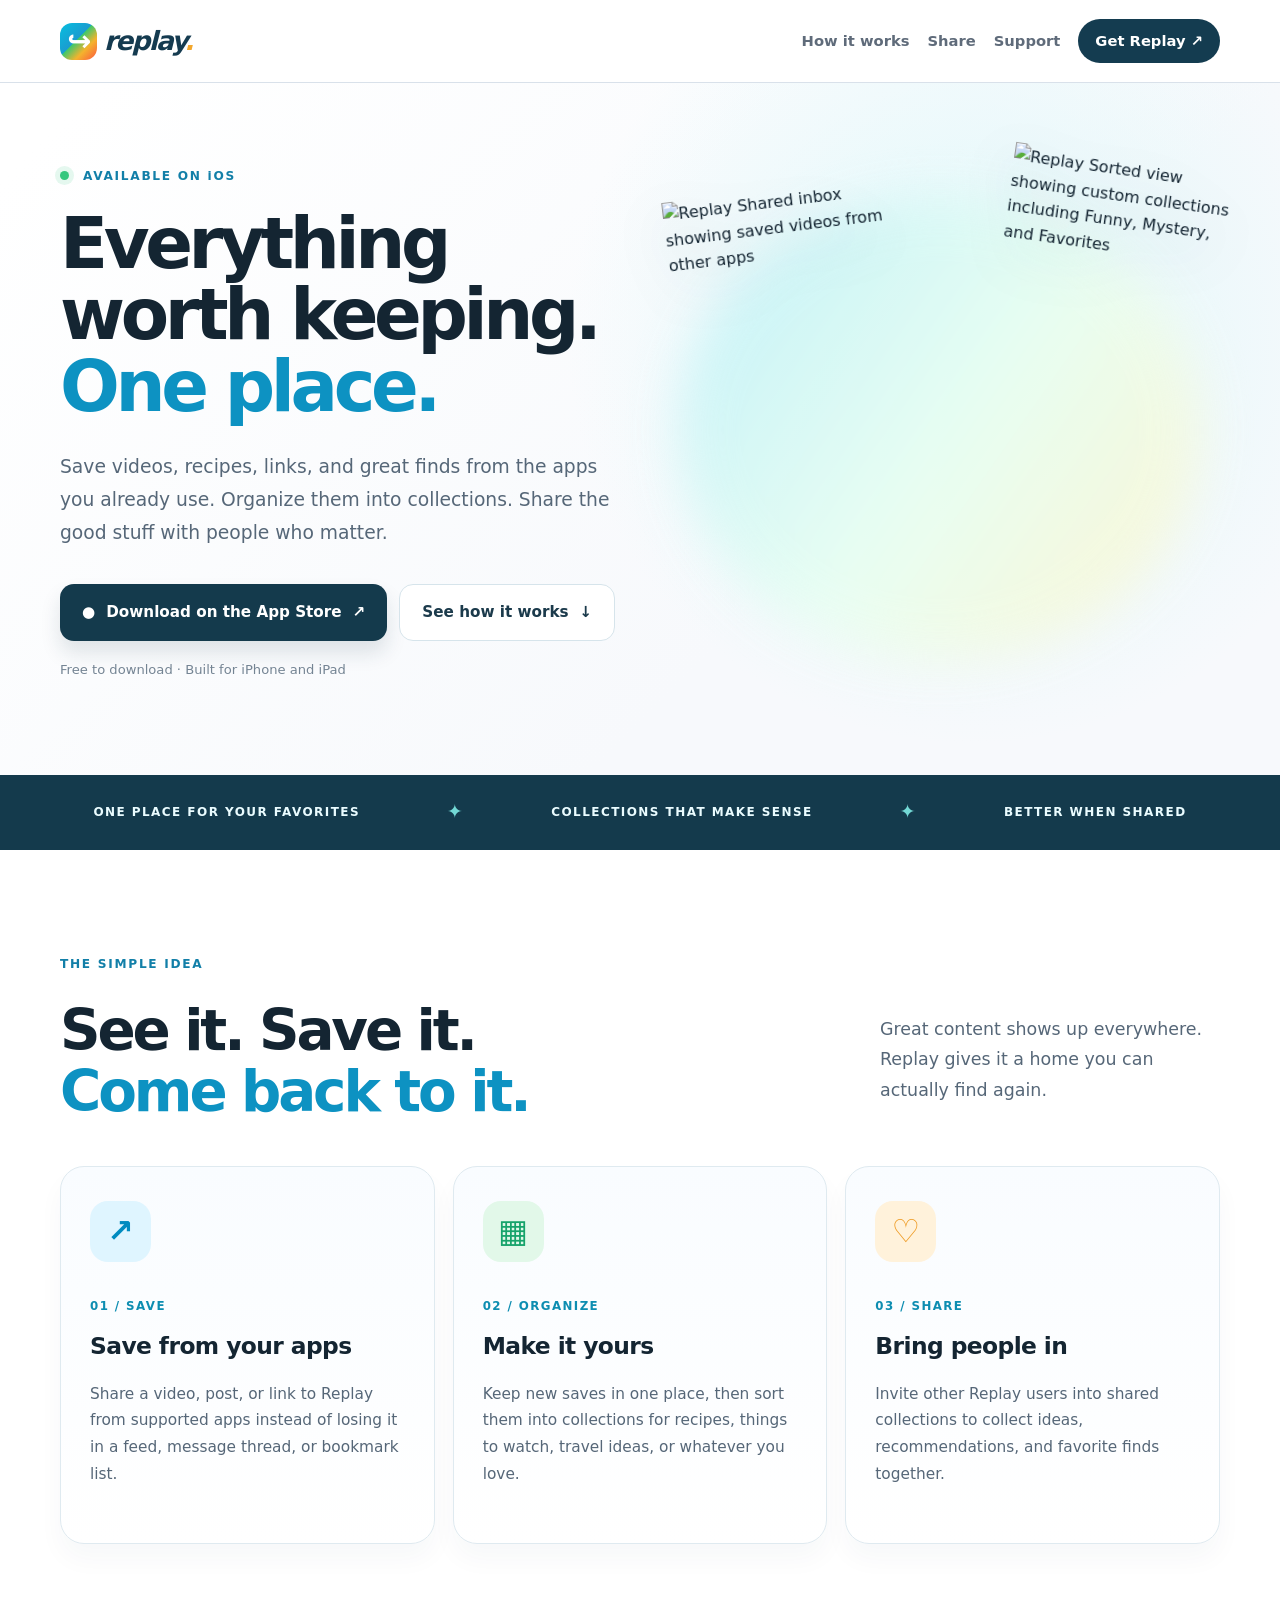
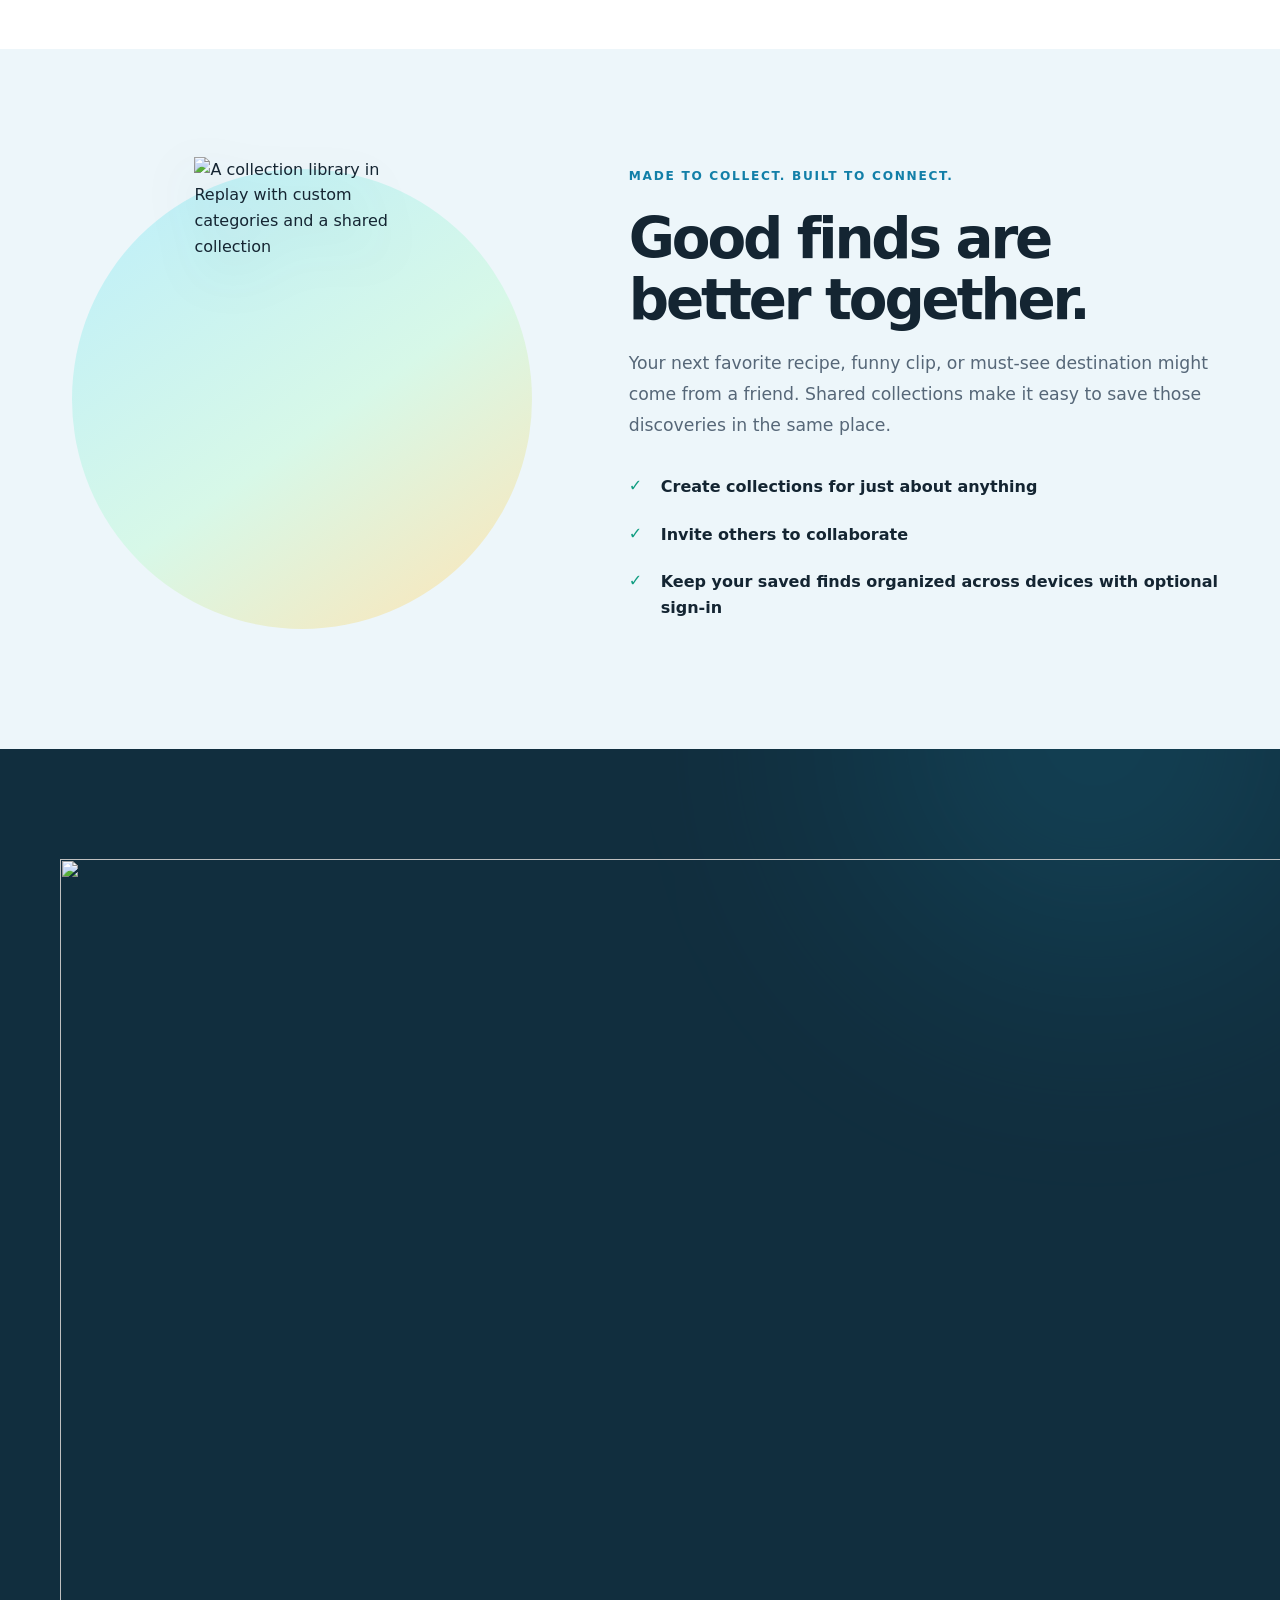
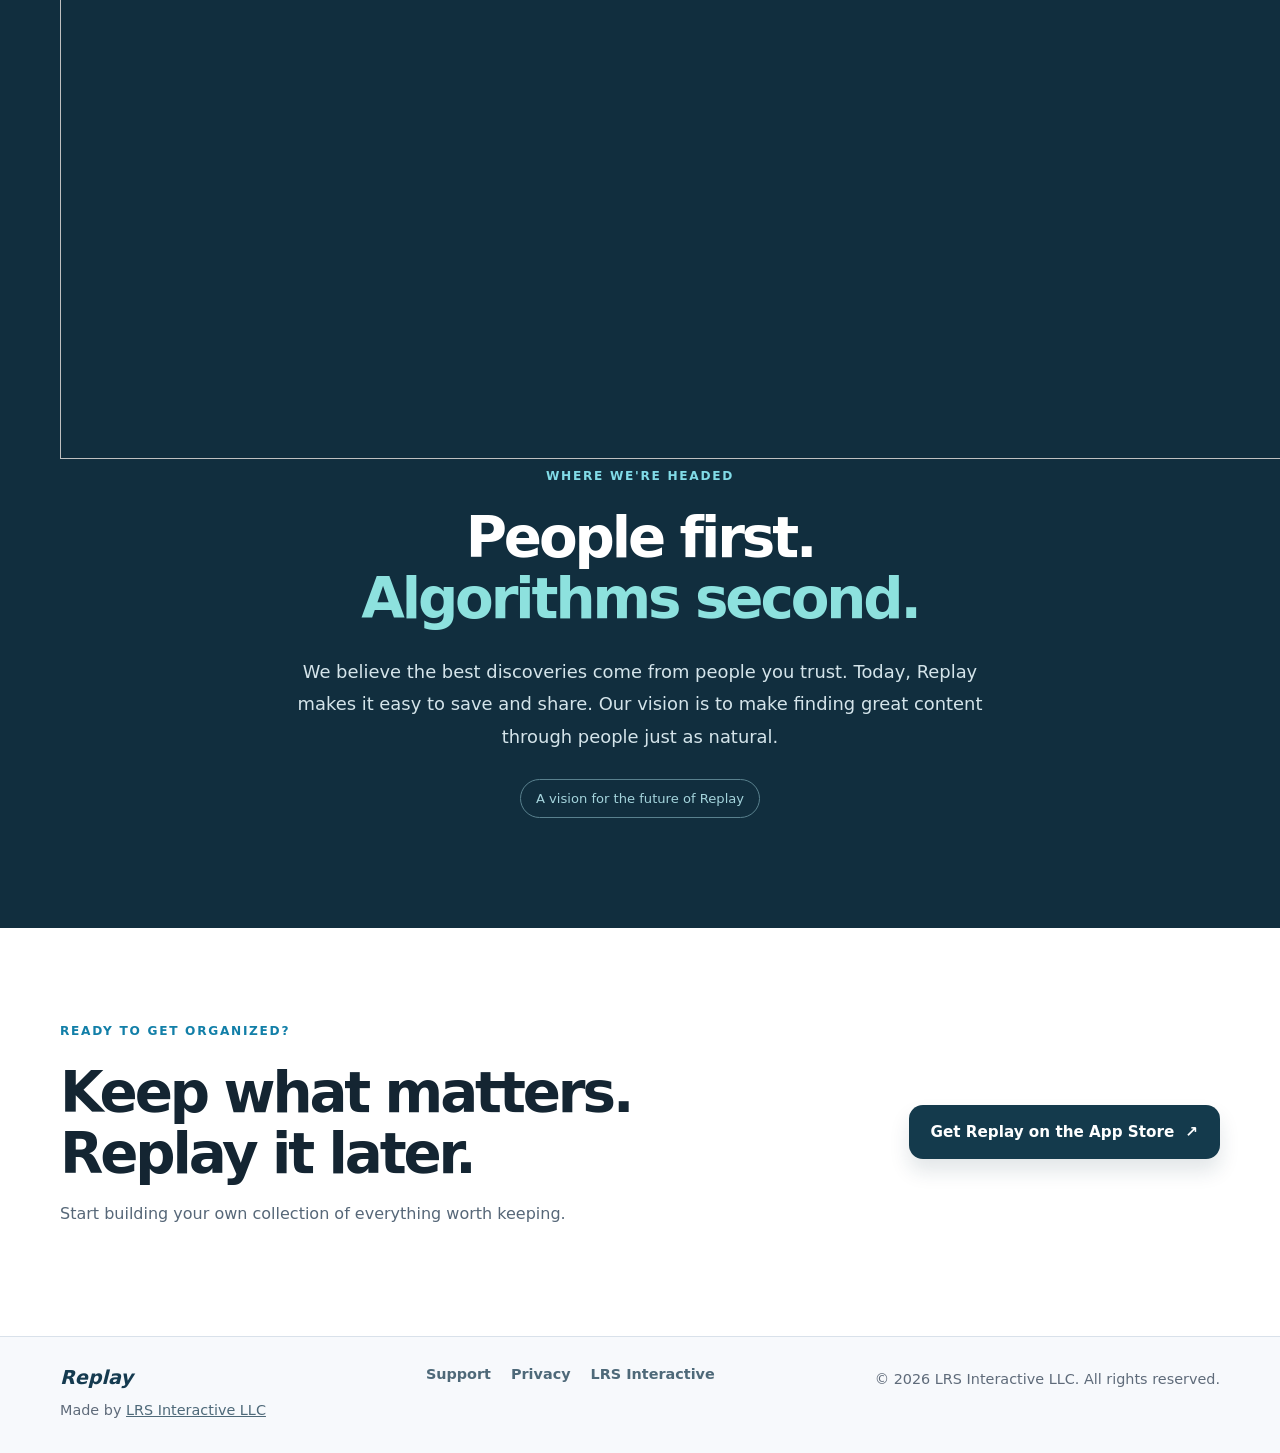
==== replay/index.html @ c894ed23 "Incorporate supplied Replay gradient mark in vision section" ====
<!doctype html>
<html lang="en">
<head>
  <meta charset="utf-8">
  <meta name="viewport" content="width=device-width, initial-scale=1">
  <meta name="theme-color" content="#f7f9fc">
  <meta name="description" content="Replay brings the videos, links, recipes, and discoveries you want to keep into one place. Save from your favorite apps, organize collections, and share with friends.">
  <meta property="og:title" content="Replay — Everything worth keeping. One place.">
  <meta property="og:description" content="Save from anywhere. Organize in collections. Share with people who matter.">
  <meta property="og:type" content="website">
  <meta property="og:url" content="https://lrsinteractive.co/replay/">
  <title>Replay — Everything worth keeping. One place.</title>
  <link rel="stylesheet" href="../styles.css">
  <link rel="stylesheet" href="replay.css">
</head>
<body class="replay-page">
  <a class="skip-link" href="#main">Skip to content</a>
  <header class="site-header">
    <div class="container nav">
      <a class="brand" href="./" aria-label="Replay home">
        <span class="brand-symbol" aria-hidden="true">↪</span><span>replay<span class="brand-period">.</span></span>
      </a>
      <nav aria-label="Main navigation">
        <a href="#how-it-works">How it works</a>
        <a href="#sharing">Share</a>
        <a href="support/">Support</a>
        <a class="nav-download" href="https://apps.apple.com/us/app/replay-save-watch-later/id6756498810">Get Replay <span aria-hidden="true">↗</span></a>
      </nav>
    </div>
  </header>

  <main id="main">
    <section class="replay-hero">
      <div class="container hero-layout">
        <div class="hero-copy">
          <p class="replay-kicker"><span class="live-dot" aria-hidden="true"></span> AVAILABLE ON iOS</p>
          <h1>Everything worth keeping. <span>One place.</span></h1>
          <p class="hero-lead">Save videos, recipes, links, and great finds from the apps you already use. Organize them into collections. Share the good stuff with people who matter.</p>
          <div class="hero-actions">
            <a class="replay-button primary-button" href="https://apps.apple.com/us/app/replay-save-watch-later/id6756498810" aria-label="Download Replay on the App Store"><span aria-hidden="true">●</span> Download on the App Store <span aria-hidden="true">↗</span></a>
            <a class="replay-button secondary-button" href="#how-it-works">See how it works <span aria-hidden="true">↓</span></a>
          </div>
          <p class="hero-footnote">Free to download · Built for iPhone and iPad</p>
        </div>
        <div class="hero-visual" aria-label="Screenshots showing Replay's Shared and Sorted views">
          <div class="visual-glow" aria-hidden="true"></div>
          <img class="phone phone-shared" src="assets/shared.png" alt="Replay Shared inbox showing saved videos from other apps" width="395" height="853">
          <img class="phone phone-sorted" src="assets/sorted.png" alt="Replay Sorted view showing custom collections including Funny, Mystery, and Favorites" width="378" height="853">
        </div>
      </div>
    </section>

    <section class="benefit-strip" aria-label="Replay at a glance">
      <div class="container benefits">
        <span>ONE PLACE FOR YOUR FAVORITES</span><span aria-hidden="true">✦</span>
        <span>COLLECTIONS THAT MAKE SENSE</span><span aria-hidden="true">✦</span>
        <span>BETTER WHEN SHARED</span>
      </div>
    </section>

    <section class="replay-section" id="how-it-works">
      <div class="container">
        <p class="section-kicker">THE SIMPLE IDEA</p>
        <div class="section-heading">
          <h2>See it. Save it.<br><span>Come back to it.</span></h2>
          <p>Great content shows up everywhere. Replay gives it a home you can actually find again.</p>
        </div>
        <div class="feature-grid">
          <article class="feature-card">
            <div class="feature-icon cyan" aria-hidden="true">↗</div>
            <p class="feature-number">01 / SAVE</p>
            <h3>Save from your apps</h3>
            <p>Share a video, post, or link to Replay from supported apps instead of losing it in a feed, message thread, or bookmark list.</p>
          </article>
          <article class="feature-card">
            <div class="feature-icon green" aria-hidden="true">▦</div>
            <p class="feature-number">02 / ORGANIZE</p>
            <h3>Make it yours</h3>
            <p>Keep new saves in one place, then sort them into collections for recipes, things to watch, travel ideas, or whatever you love.</p>
          </article>
          <article class="feature-card">
            <div class="feature-icon orange" aria-hidden="true">♡</div>
            <p class="feature-number">03 / SHARE</p>
            <h3>Bring people in</h3>
            <p>Invite other Replay users into shared collections to collect ideas, recommendations, and favorite finds together.</p>
          </article>
        </div>
      </div>
    </section>

    <section class="spotlight-section" id="sharing">
      <div class="container spotlight">
        <div class="spotlight-art">
          <div class="spotlight-ring" aria-hidden="true"></div>
          <img src="assets/sorted.png" alt="A collection library in Replay with custom categories and a shared collection" loading="lazy" width="378" height="853">
        </div>
        <div class="spotlight-copy">
          <p class="section-kicker">MADE TO COLLECT. BUILT TO CONNECT.</p>
          <h2>Good finds are better together.</h2>
          <p>Your next favorite recipe, funny clip, or must-see destination might come from a friend. Shared collections make it easy to save those discoveries in the same place.</p>
          <ul class="tick-list">
            <li>Create collections for just about anything</li>
            <li>Invite others to collaborate</li>
            <li>Keep your saved finds organized across devices with optional sign-in</li>
          </ul>
        </div>
      </div>
    </section>

    <section class="vision-section">
      <div class="container vision-inner">
        <img class="vision-mark" src="assets/logo.png" alt="" width="1311" height="1200" loading="lazy">
        <p class="section-kicker">WHERE WE'RE HEADED</p>
        <h2>People first.<br><span>Algorithms second.</span></h2>
        <p>We believe the best discoveries come from people you trust. Today, Replay makes it easy to save and share. Our vision is to make finding great content through people just as natural.</p>
        <div class="vision-label">A vision for the future of Replay</div>
      </div>
    </section>

    <section class="cta-section">
      <div class="container cta-inner">
        <div>
          <p class="section-kicker">READY TO GET ORGANIZED?</p>
          <h2>Keep what matters.<br>Replay it later.</h2>
          <p>Start building your own collection of everything worth keeping.</p>
        </div>
        <a class="replay-button primary-button" href="https://apps.apple.com/us/app/replay-save-watch-later/id6756498810">Get Replay on the App Store <span aria-hidden="true">↗</span></a>
      </div>
    </section>
  </main>

  <footer class="site-footer replay-footer">
    <div class="container footer-content">
      <div><strong>Replay</strong><p>Made by <a href="../">LRS Interactive LLC</a></p></div>
      <nav aria-label="Footer navigation"><a href="support/">Support</a><a href="privacy/">Privacy</a><a href="../">LRS Interactive</a></nav>
      <p>© <span id="year">2026</span> LRS Interactive LLC. All rights reserved.</p>
    </div>
  </footer>
  <script>document.getElementById("year").textContent = new Date().getFullYear();</script>
</body>
</html>
---- styles.css ----
:root {
  --bg: #f6f8fb;
  --text: #17202a;
  --muted: #5f6b7a;
  --card: #ffffff;
  --border: #d9e1ea;
  --accent: #1f5f8b;
  --accent-dark: #164766;
}

* {
  box-sizing: border-box;
}

body {
  margin: 0;
  font-family: system-ui, -apple-system, BlinkMacSystemFont, "Segoe UI", sans-serif;
  background: var(--bg);
  color: var(--text);
  line-height: 1.6;
}

a {
  color: var(--accent);
}

.container {
  width: min(1080px, calc(100% - 40px));
  margin: 0 auto;
}

.site-header {
  background: #ffffff;
  border-bottom: 1px solid var(--border);
}

.nav {
  display: flex;
  align-items: center;
  justify-content: space-between;
  min-height: 72px;
  gap: 24px;
}

.logo {
  font-weight: 750;
  font-size: 1.15rem;
  color: var(--text);
  text-decoration: none;
}

nav {
  display: flex;
  gap: 18px;
  flex-wrap: wrap;
}

nav a {
  color: var(--muted);
  text-decoration: none;
  font-weight: 600;
}

nav a:hover {
  color: var(--accent);
}

.hero {
  padding: 86px 0 54px;
}

.eyebrow {
  margin: 0 0 12px;
  color: var(--accent);
  font-weight: 700;
  text-transform: uppercase;
  letter-spacing: 0.08em;
  font-size: 0.78rem;
}

h1 {
  max-width: 780px;
  margin: 0;
  font-size: clamp(2.4rem, 5vw, 4.8rem);
  line-height: 1.02;
  letter-spacing: -0.05em;
}

.lead {
  max-width: 700px;
  margin: 26px 0 0;
  color: var(--muted);
  font-size: 1.2rem;
}

.card-grid {
  display: grid;
  grid-template-columns: repeat(2, minmax(0, 1fr));
  gap: 22px;
  padding: 20px 0 56px;
}

.card {
  background: var(--card);
  border: 1px solid var(--border);
  border-radius: 22px;
  padding: 30px;
  box-shadow: 0 14px 34px rgba(17, 32, 46, 0.06);
}

.card h2,
.contact h2 {
  margin-top: 0;
  line-height: 1.2;
}

.card p,
.contact p {
  color: var(--muted);
}

.button {
  display: inline-block;
  margin-top: 10px;
  padding: 11px 16px;
  background: var(--accent);
  color: #ffffff;
  border-radius: 999px;
  text-decoration: none;
  font-weight: 700;
}

.button:hover {
  background: var(--accent-dark);
}

.contact {
  padding: 0 0 72px;
}

.site-footer {
  border-top: 1px solid var(--border);
  padding: 26px 0;
  color: var(--muted);
  background: #ffffff;
}

@media (max-width: 740px) {
  .nav {
    align-items: flex-start;
    flex-direction: column;
    padding: 18px 0;
  }

  .card-grid {
    grid-template-columns: 1fr;
  }

  .hero {
    padding-top: 56px;
  }
}
---- replay/replay.css ----
/* Replay landing page only. All selectors are scoped to .replay-page. */
.replay-page { --ink:#142532; --soft-ink:#566778; --accent:#0e88c9; --navy:#122c3a; background:#f7f9fc; color:var(--ink); overflow-x:hidden; }
.replay-page a { transition:background-color .2s ease,color .2s ease,transform .2s ease; }
.replay-page .container { width:min(1160px,calc(100% - 44px)); }
.replay-page .site-header { position:relative; z-index:5; background:rgba(255,255,255,.96); }
.replay-page .nav { min-height:82px; }
.replay-page .brand { display:inline-flex; gap:7px; align-items:center; color:#153b50; text-decoration:none; font-weight:850; font-style:italic; font-size:1.65rem; letter-spacing:-.065em; }
.replay-page .brand-symbol { display:grid; place-items:center; width:37px; height:37px; border-radius:12px; background:linear-gradient(135deg,#06bfe0,#1b9cd0 45%,#3fc76c 46%,#f4b32d 70%,#fc563f); color:white; font-weight:900; font-style:normal; font-size:1.8rem; line-height:1; }
.replay-page .brand-period { color:#f3a72d; }
.replay-page .nav nav { align-items:center; }
.replay-page .nav nav a { font-size:.92rem; }
.replay-page .nav-download { background:#143c50; color:white!important; padding:10px 17px; border-radius:100px; }
.replay-page .nav-download:hover { background:#0e83ae; }
.replay-page .skip-link { position:absolute; top:-60px; left:12px; background:white; padding:8px 12px; z-index:10; }
.replay-page .skip-link:focus { top:10px; }
.replay-page .replay-hero { background:radial-gradient(circle at 76% 37%,#e0f8fa 0,transparent 38%),linear-gradient(135deg,#fff 5%,#f7f9fc 65%); }
.replay-page .hero-layout { min-height:645px; display:grid; grid-template-columns:1.02fr .98fr; gap:35px; align-items:center; padding:72px 0 70px; }
.replay-page .hero-copy { position:relative; z-index:2; }
.replay-page .replay-kicker,.replay-page .section-kicker { margin:0 0 22px; color:#127fa8; font-size:.76rem; font-weight:800; letter-spacing:.14em; }
.replay-page .live-dot { display:inline-block; width:9px; height:9px; border-radius:50%; background:#35c77e; margin-right:8px; box-shadow:0 0 0 5px #35c77e20; }
.replay-page h1 { font-size:clamp(3.1rem,5.5vw,5.7rem); max-width:none; line-height:1.02; letter-spacing:-.062em; }
.replay-page h1 span,.replay-page .section-heading h2 span { color:#0d92c2; }
.replay-page .hero-lead { color:var(--soft-ink); font-size:1.17rem; line-height:1.75; max-width:580px; margin:27px 0 0; }
.replay-page .hero-actions { display:flex; flex-wrap:wrap; gap:12px; margin-top:35px; }
.replay-page .replay-button { display:inline-flex; align-items:center; justify-content:center; gap:11px; padding:15px 22px; border-radius:14px; text-decoration:none; font-weight:750; font-size:.95rem; min-height:52px; }
.replay-page .primary-button { background:#143a4c; color:#fff; box-shadow:0 12px 20px #173a4a20; }
.replay-page .primary-button:hover { background:#0c7297; transform:translateY(-2px); }
.replay-page .secondary-button { background:white; color:#1b3a4b; border:1px solid #d6e4eb; }
.replay-page .secondary-button:hover { background:#eef9fc; }
.replay-page .hero-footnote { font-size:.82rem; color:#748493; margin-top:18px; }
.replay-page .hero-visual { position:relative; height:550px; min-width:0; }
.replay-page .visual-glow { position:absolute; inset:45px 20px 45px 10px; background:linear-gradient(125deg,#b9eff9,#e8fff1 52%,#fff5cc); border-radius:50%; filter:blur(25px); opacity:.85; }
.replay-page .phone { position:absolute; height:505px; width:auto; filter:drop-shadow(0 22px 25px #1425352d); object-fit:contain; }
.replay-page .phone-shared { left:4%; top:32px; transform:rotate(-7deg); }
.replay-page .phone-sorted { right:3%; top:0; transform:rotate(8deg); }
.replay-page .benefit-strip { background:#143a4c; color:#eafcff; }
.replay-page .benefits { min-height:75px; display:flex; gap:20px; justify-content:space-around; align-items:center; flex-wrap:wrap; text-align:center; font-size:.75rem; font-weight:750; letter-spacing:.12em; }
.replay-page .benefits span:nth-child(even) { color:#73d8d5; font-size:1.2rem; }
.replay-page .replay-section { padding:105px 0; background:#fff; }
.replay-page .section-heading { display:flex; justify-content:space-between; align-items:end; gap:45px; margin-bottom:43px; }
.replay-page h2 { font-size:clamp(2.3rem,4.4vw,4.2rem); line-height:1.08; letter-spacing:-.055em; margin:0; }
.replay-page .section-heading p { color:var(--soft-ink); max-width:340px; font-size:1.09rem; line-height:1.75; }
.replay-page .feature-grid { display:grid; grid-template-columns:repeat(3,minmax(0,1fr)); gap:18px; }
.replay-page .feature-card { padding:34px 29px 40px; border:1px solid #dfeaf0; border-radius:24px; background:linear-gradient(180deg,#f9fcff,#fff); box-shadow:0 15px 26px #173a4a09; }
.replay-page .feature-icon { display:grid; place-items:center; border-radius:18px; width:61px; height:61px; font-weight:750; font-size:2rem; margin-bottom:35px; }
.replay-page .feature-icon.cyan { background:#dff5ff; color:#008bc0; }
.replay-page .feature-icon.green { background:#e2f8e9; color:#17a36b; }
.replay-page .feature-icon.orange { background:#fff2db; color:#ee9a21; }
.replay-page .feature-number { font-size:.74rem; color:#0d8db1!important; letter-spacing:.12em; font-weight:800; }
.replay-page .feature-card h3 { font-size:1.46rem; letter-spacing:-.025em; margin:12px 0 8px; }
.replay-page .feature-card p:last-child { color:var(--soft-ink); font-size:.96rem; line-height:1.75; }
.replay-page .spotlight-section { background:#edf6fa; overflow:hidden; }
.replay-page .spotlight { display:grid; grid-template-columns:.9fr 1.1fr; gap:85px; align-items:center; padding:90px 0; }
.replay-page .spotlight-art { position:relative; height:520px; display:grid; place-items:center; }
.replay-page .spotlight-ring { position:absolute; width:460px; height:460px; max-width:100%; border-radius:50%; background:linear-gradient(145deg,#bceefb,#d7f8e8 55%,#ffe4b4); }
.replay-page .spotlight-art img { position:relative; height:485px; width:auto; filter:drop-shadow(0 22px 25px #173a4a30); }
.replay-page .spotlight-copy h2 { max-width:560px; }
.replay-page .spotlight-copy>p:not(.section-kicker) { color:var(--soft-ink); line-height:1.8; font-size:1.08rem; }
.replay-page .tick-list { list-style:none; padding:0; margin:22px 0 0; }
.replay-page .tick-list li { position:relative; padding:11px 0 11px 32px; font-weight:600; }
.replay-page .tick-list li::before { content:"✓"; position:absolute; left:0; top:10px; color:#0f9d80; font-weight:900; }
.replay-page .vision-section { padding:110px 0; background:#112e3e; color:white; text-align:center; position:relative; overflow:hidden; }
.replay-page .vision-section::before { content:""; position:absolute; width:450px; height:450px; border-radius:50%; background:#1a93b6; filter:blur(130px); opacity:.2; top:-240px; right:-40px; }
.replay-page .vision-inner { position:relative; }
.replay-page .vision-section .section-kicker { color:#81dbe7; }
.replay-page .vision-section h2 span { color:#8de1de; }
.replay-page .vision-section p:not(.section-kicker) { max-width:690px; margin:26px auto; color:#d4e4ea; font-size:1.12rem; line-height:1.8; }
.replay-page .vision-label { display:inline-block; color:#a4d4dc; border:1px solid #59818e; padding:8px 15px; border-radius:999px; font-size:.82rem; }
.replay-page .cta-section { padding:94px 0; background:#fff; }
.replay-page .cta-inner { display:flex; align-items:center; justify-content:space-between; gap:30px; }
.replay-page .cta-inner p:not(.section-kicker) { color:var(--soft-ink); }
.replay-page .replay-footer { background:#f7f9fc; }
.replay-page .footer-content { display:flex; justify-content:space-between; align-items:start; flex-wrap:wrap; gap:25px; font-size:.9rem; }
.replay-page .footer-content strong { font-style:italic; color:#153b50; font-size:1.2rem; }
.replay-page .footer-content p { margin:5px 0; }
.replay-page .footer-content nav { display:flex; gap:20px; }
.replay-page .footer-content a { color:#4e6979; }
.replay-page a:focus-visible { outline:3px solid #13a2d7; outline-offset:4px; }
@media(max-width:1050px) {
  .replay-page .hero-layout { grid-template-columns:1fr 1fr; gap:10px; }
  .replay-page .phone { height:420px; }
  .replay-page .hero-visual { height:465px; }
  .replay-page .spotlight { gap:32px; }
}
@media(max-width:760px) {
  .replay-page .nav { flex-direction:row; align-items:center; padding:15px 0; }
  .replay-page .nav nav { gap:13px; }
  .replay-page .nav nav a[href="#sharing"],.replay-page .nav nav a[href="#how-it-works"] { display:none; }
  .replay-page .hero-layout { grid-template-columns:1fr; padding:60px 0 20px; gap:12px; min-height:auto; }
  .replay-page h1 { font-size:clamp(3rem,11vw,4.7rem); }
  .replay-page .hero-visual { height:450px; width:min(500px,100%); margin:auto; }
  .replay-page .phone { height:410px; }
  .replay-page .benefits { gap:12px; padding:15px 0; }
  .replay-page .benefits span:nth-child(even) { display:none; }
  .replay-page .replay-section { padding:70px 0; }
  .replay-page .section-heading { display:block; }
  .replay-page .feature-grid { grid-template-columns:1fr; }
  .replay-page .feature-card { padding:24px; }
  .replay-page .feature-icon { margin-bottom:15px; }
  .replay-page .spotlight { grid-template-columns:1fr; padding:70px 0; }
  .replay-page .spotlight-art { height:400px; }
  .replay-page .spotlight-art img { height:380px; }
  .replay-page .spotlight-ring { width:365px; height:365px; }
  .replay-page .vision-section { padding:75px 0; }
  .replay-page .cta-section { padding:70px 0; }
  .replay-page .cta-inner { display:block; }
  .replay-page .cta-inner .replay-button { margin-top:15px; }
}
@media(max-width:430px) {
  .replay-page .container { width:calc(100% - 32px); }
  .replay-page .brand { font-size:1.4rem; }
  .replay-page .brand-symbol { width:30px; height:30px; }
  .replay-page .nav nav a { font-size:.78rem; }
  .replay-page .nav-download { padding:8px 11px; }
  .replay-page .hero-actions { align-items:stretch; flex-direction:column; }
  .replay-page .phone { height:340px; }
  .replay-page .hero-visual { height:365px; }
  .replay-page .hero-lead { font-size:1.04rem; }
}
@media(prefers-reduced-motion:reduce) { .replay-page a { transition:none; } }
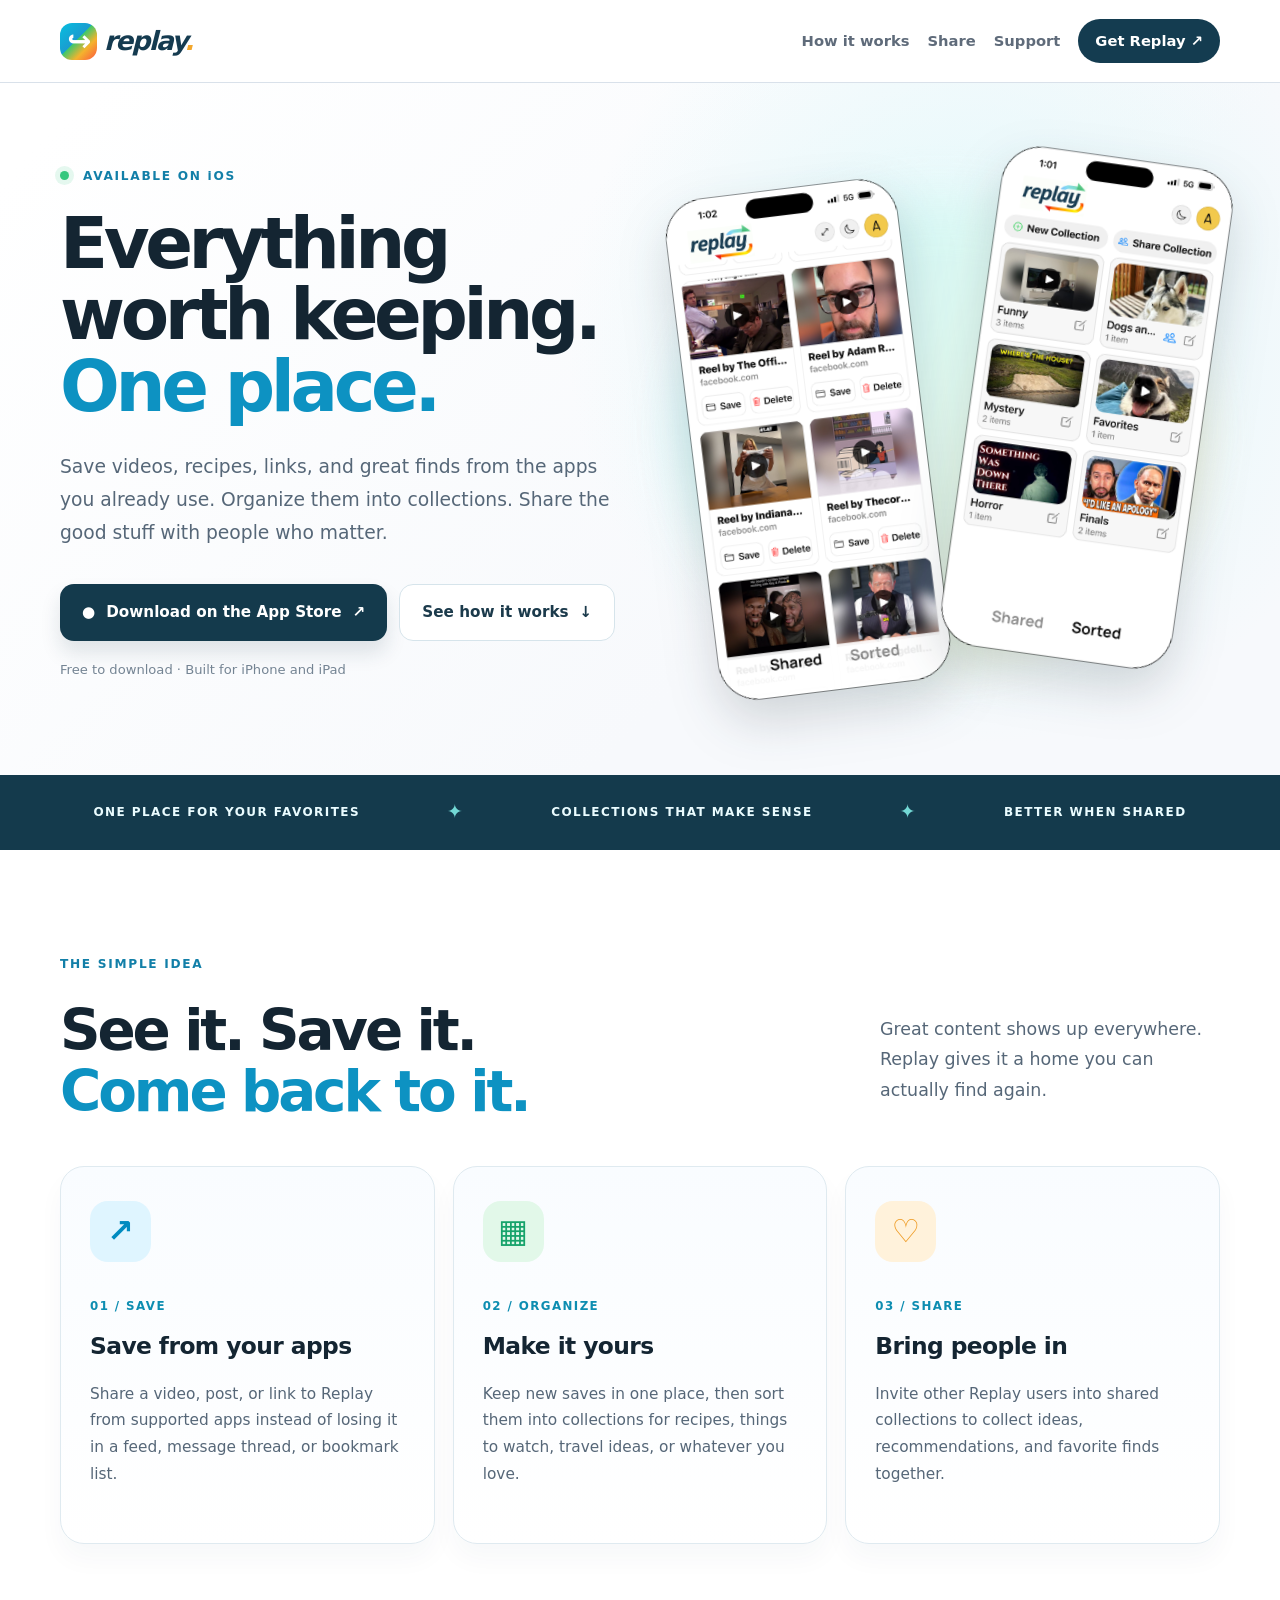
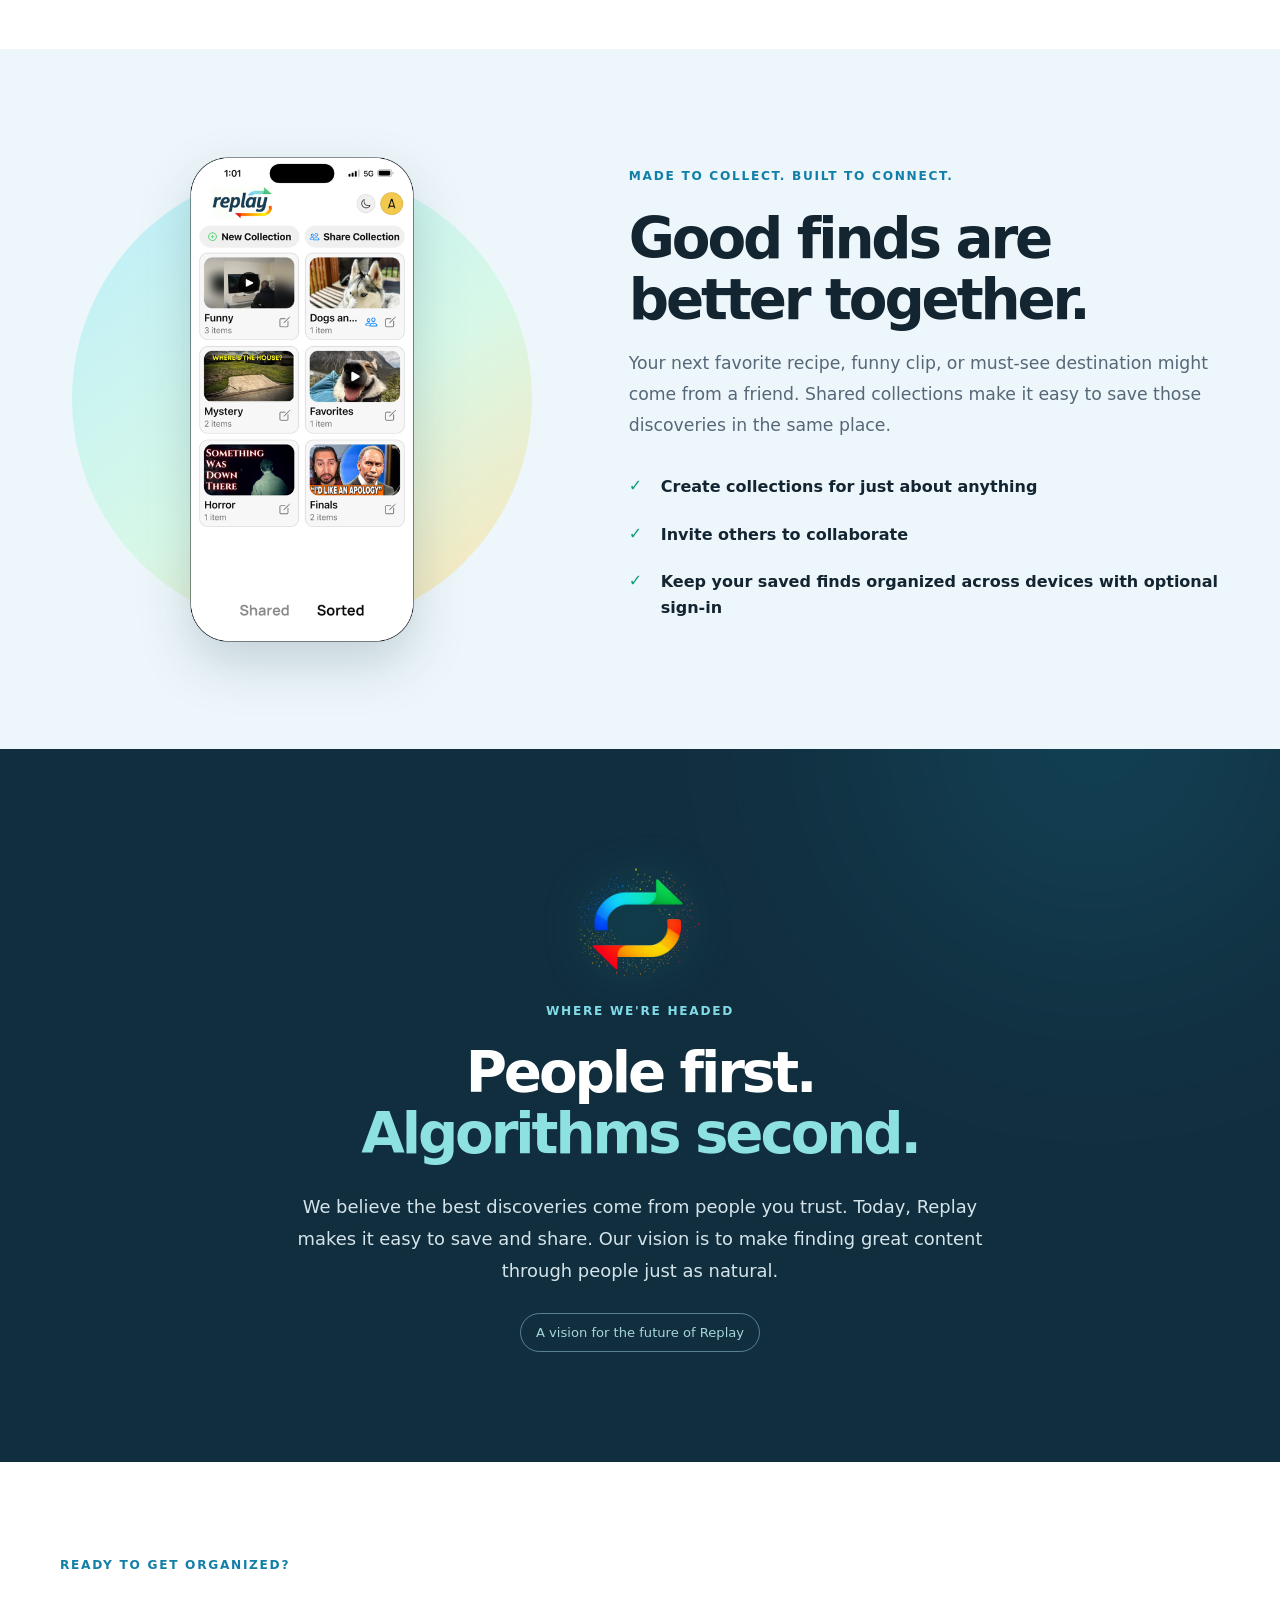
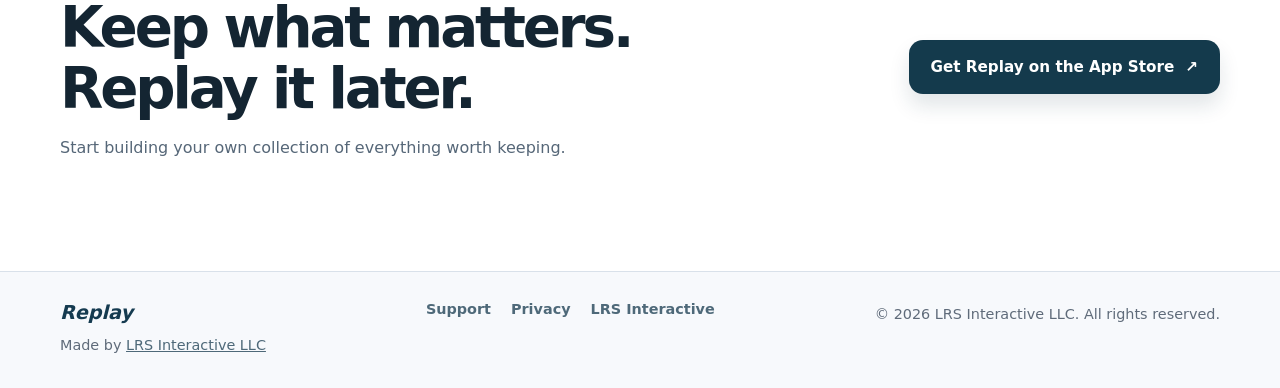
==== commit 700c3978: "Point Replay design to uploaded image files in repository root" ====
--- a/replay/index.html
+++ b/replay/index.html
@@ -44,8 +44,8 @@
         </div>
         <div class="hero-visual" aria-label="Screenshots showing Replay's Shared and Sorted views">
           <div class="visual-glow" aria-hidden="true"></div>
-          <img class="phone phone-shared" src="assets/shared.png" alt="Replay Shared inbox showing saved videos from other apps" width="395" height="853">
-          <img class="phone phone-sorted" src="assets/sorted.png" alt="Replay Sorted view showing custom collections including Funny, Mystery, and Favorites" width="378" height="853">
+          <img class="phone phone-shared" src="../shared.png" alt="Replay Shared inbox showing saved videos from other apps" width="395" height="853">
+          <img class="phone phone-sorted" src="../sorted.png" alt="Replay Sorted view showing custom collections including Funny, Mystery, and Favorites" width="378" height="853">
         </div>
       </div>
     </section>
@@ -92,7 +92,7 @@
       <div class="container spotlight">
         <div class="spotlight-art">
           <div class="spotlight-ring" aria-hidden="true"></div>
-          <img src="assets/sorted.png" alt="A collection library in Replay with custom categories and a shared collection" loading="lazy" width="378" height="853">
+          <img src="../sorted.png" alt="A collection library in Replay with custom categories and a shared collection" loading="lazy" width="378" height="853">
         </div>
         <div class="spotlight-copy">
           <p class="section-kicker">MADE TO COLLECT. BUILT TO CONNECT.</p>
@@ -109,7 +109,7 @@
 
     <section class="vision-section">
       <div class="container vision-inner">
-        <img class="vision-mark" src="assets/logo.png" alt="" width="1311" height="1200" loading="lazy">
+        <img class="vision-mark" src="../logo.png" alt="" width="1311" height="1200" loading="lazy">
         <p class="section-kicker">WHERE WE'RE HEADED</p>
         <h2>People first.<br><span>Algorithms second.</span></h2>
         <p>We believe the best discoveries come from people you trust. Today, Replay makes it easy to save and share. Our vision is to make finding great content through people just as natural.</p>
--- a/replay/replay.css
+++ b/replay/replay.css
@@ -62,6 +62,7 @@
 .replay-page .vision-section { padding:110px 0; background:#112e3e; color:white; text-align:center; position:relative; overflow:hidden; }
 .replay-page .vision-section::before { content:""; position:absolute; width:450px; height:450px; border-radius:50%; background:#1a93b6; filter:blur(130px); opacity:.2; top:-240px; right:-40px; }
 .replay-page .vision-inner { position:relative; }
+.replay-page .vision-mark { display:block; width:140px; height:auto; margin:0 auto 14px; filter:drop-shadow(0 0 25px #17b9c055); }
 .replay-page .vision-section .section-kicker { color:#81dbe7; }
 .replay-page .vision-section h2 span { color:#8de1de; }
 .replay-page .vision-section p:not(.section-kicker) { max-width:690px; margin:26px auto; color:#d4e4ea; font-size:1.12rem; line-height:1.8; }
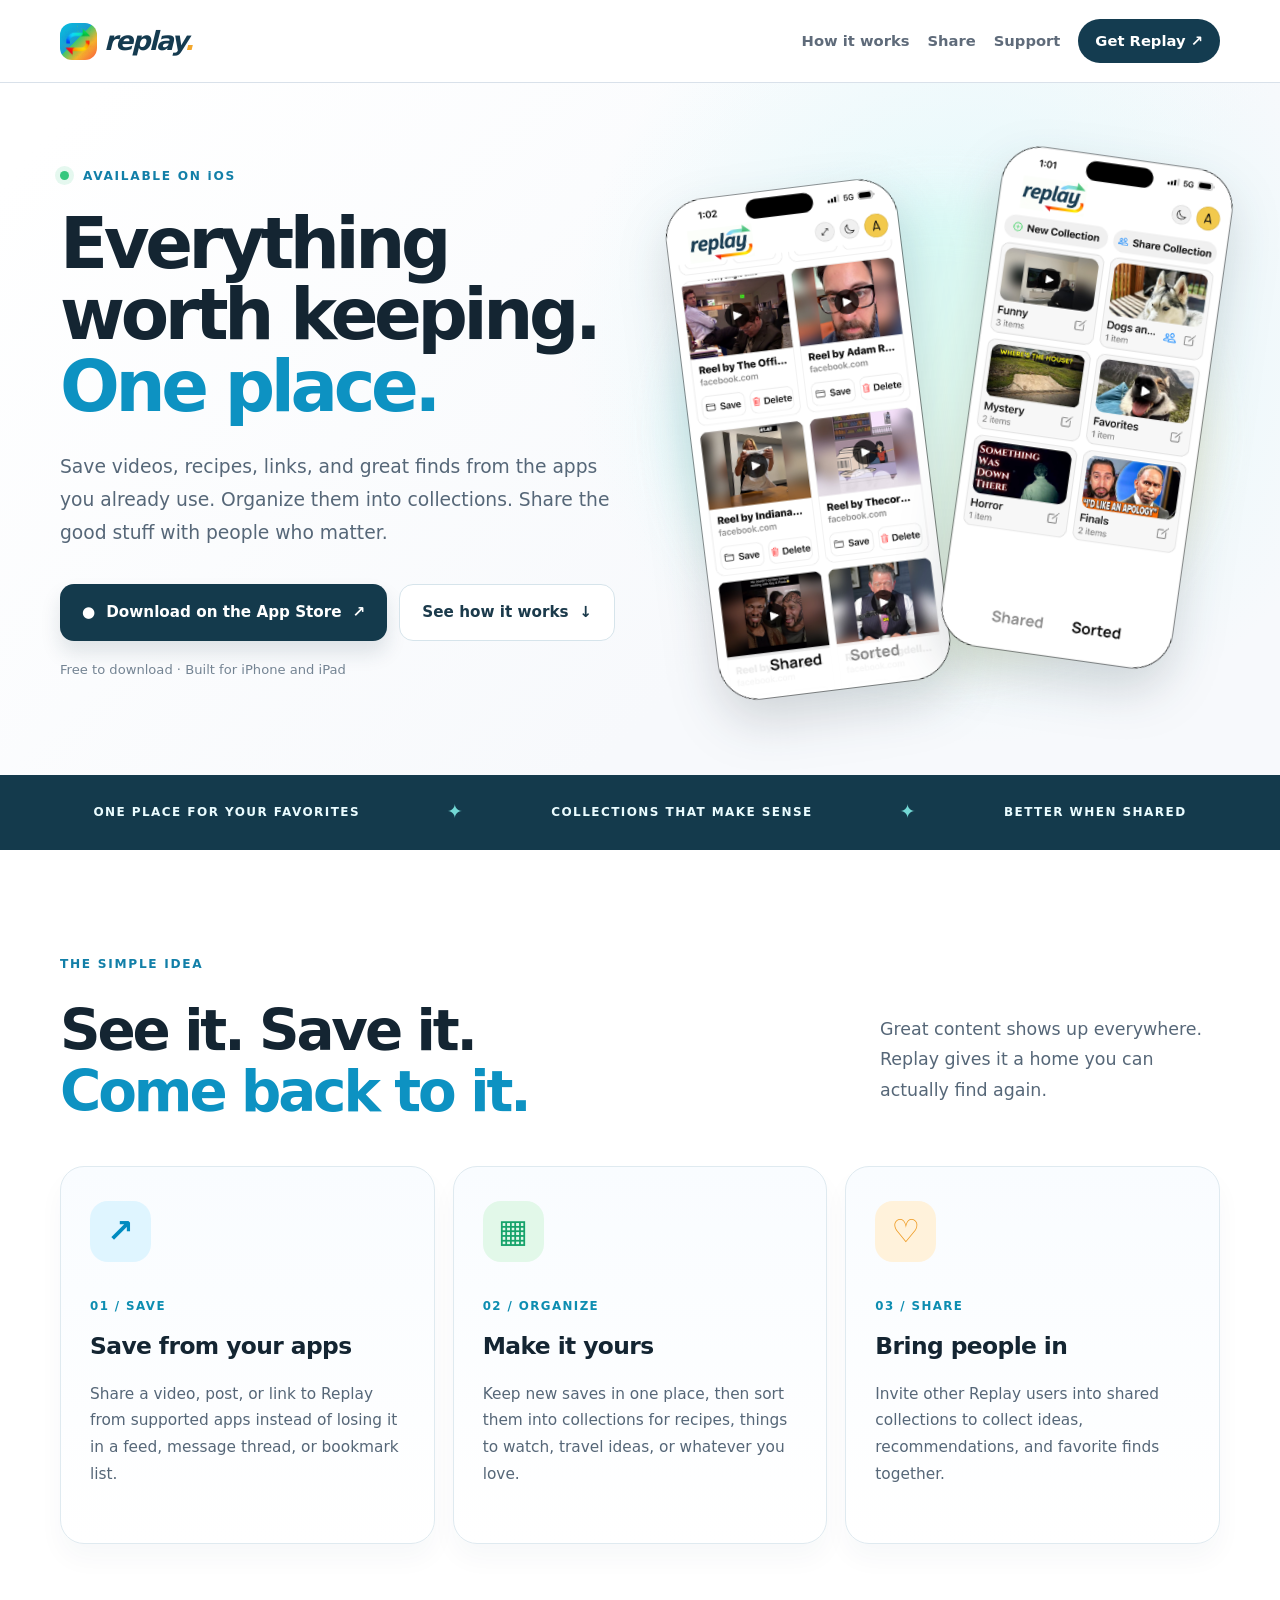
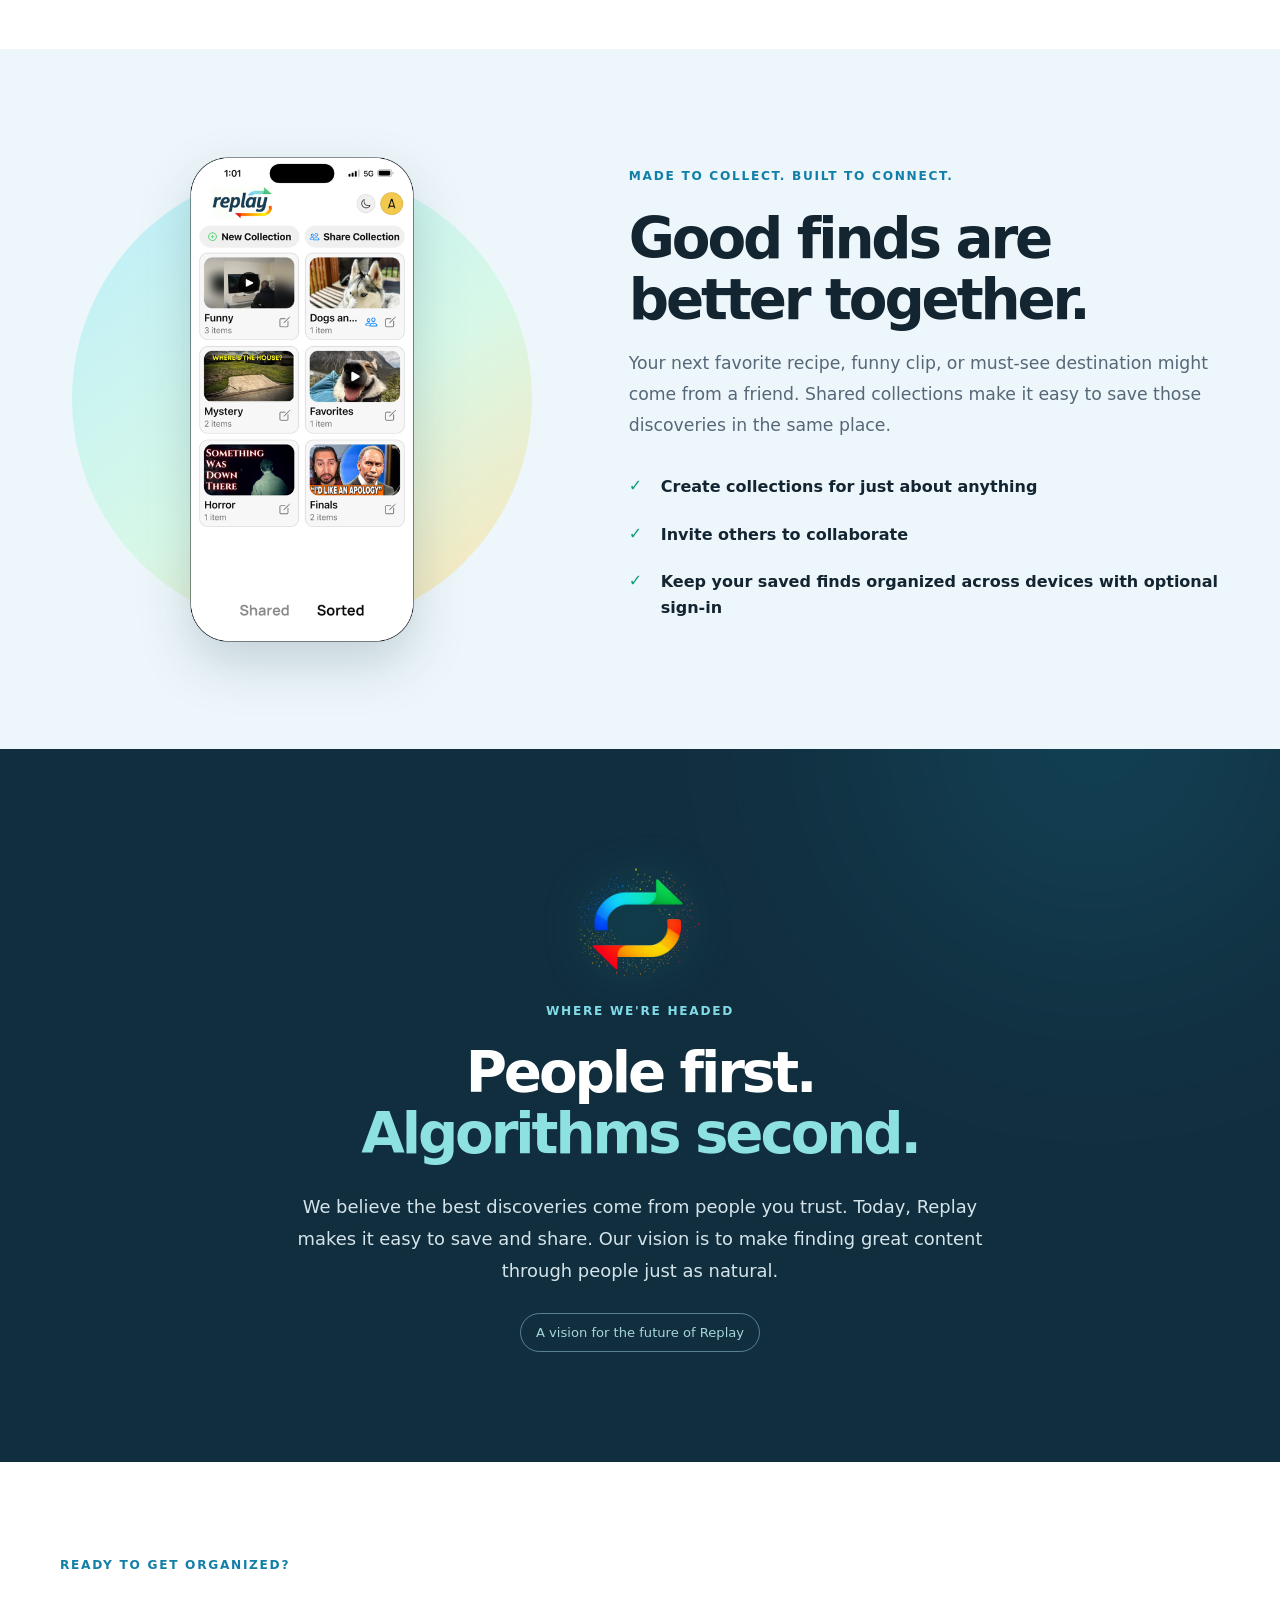
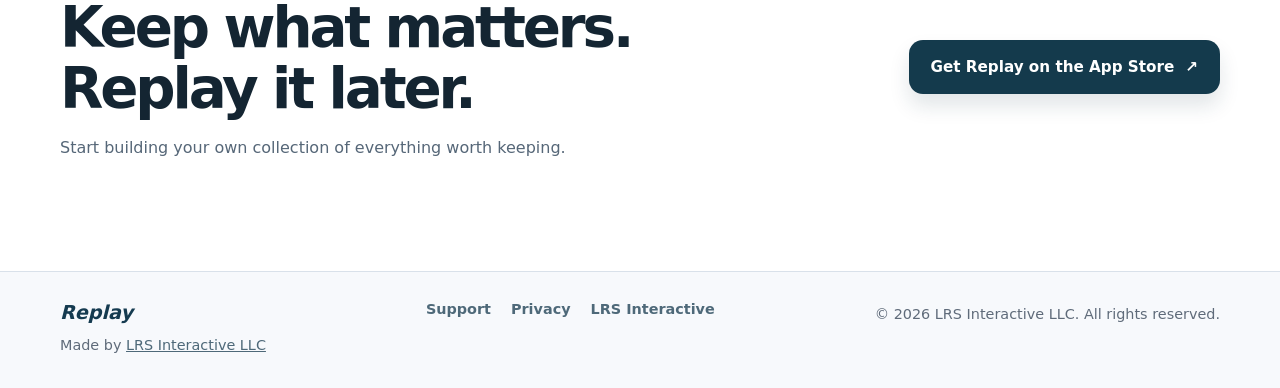
==== commit 8fa29ddd: "Use official Replay gradient logo in navigation header" ====
--- a/replay/index.html
+++ b/replay/index.html
@@ -18,7 +18,7 @@
   <header class="site-header">
     <div class="container nav">
       <a class="brand" href="./" aria-label="Replay home">
-        <span class="brand-symbol" aria-hidden="true">↪</span><span>replay<span class="brand-period">.</span></span>
+        <img class="brand-symbol" src="../logo.png" alt="" width="48" height="44"><span>replay<span class="brand-period">.</span></span>
       </a>
       <nav aria-label="Main navigation">
         <a href="#how-it-works">How it works</a>
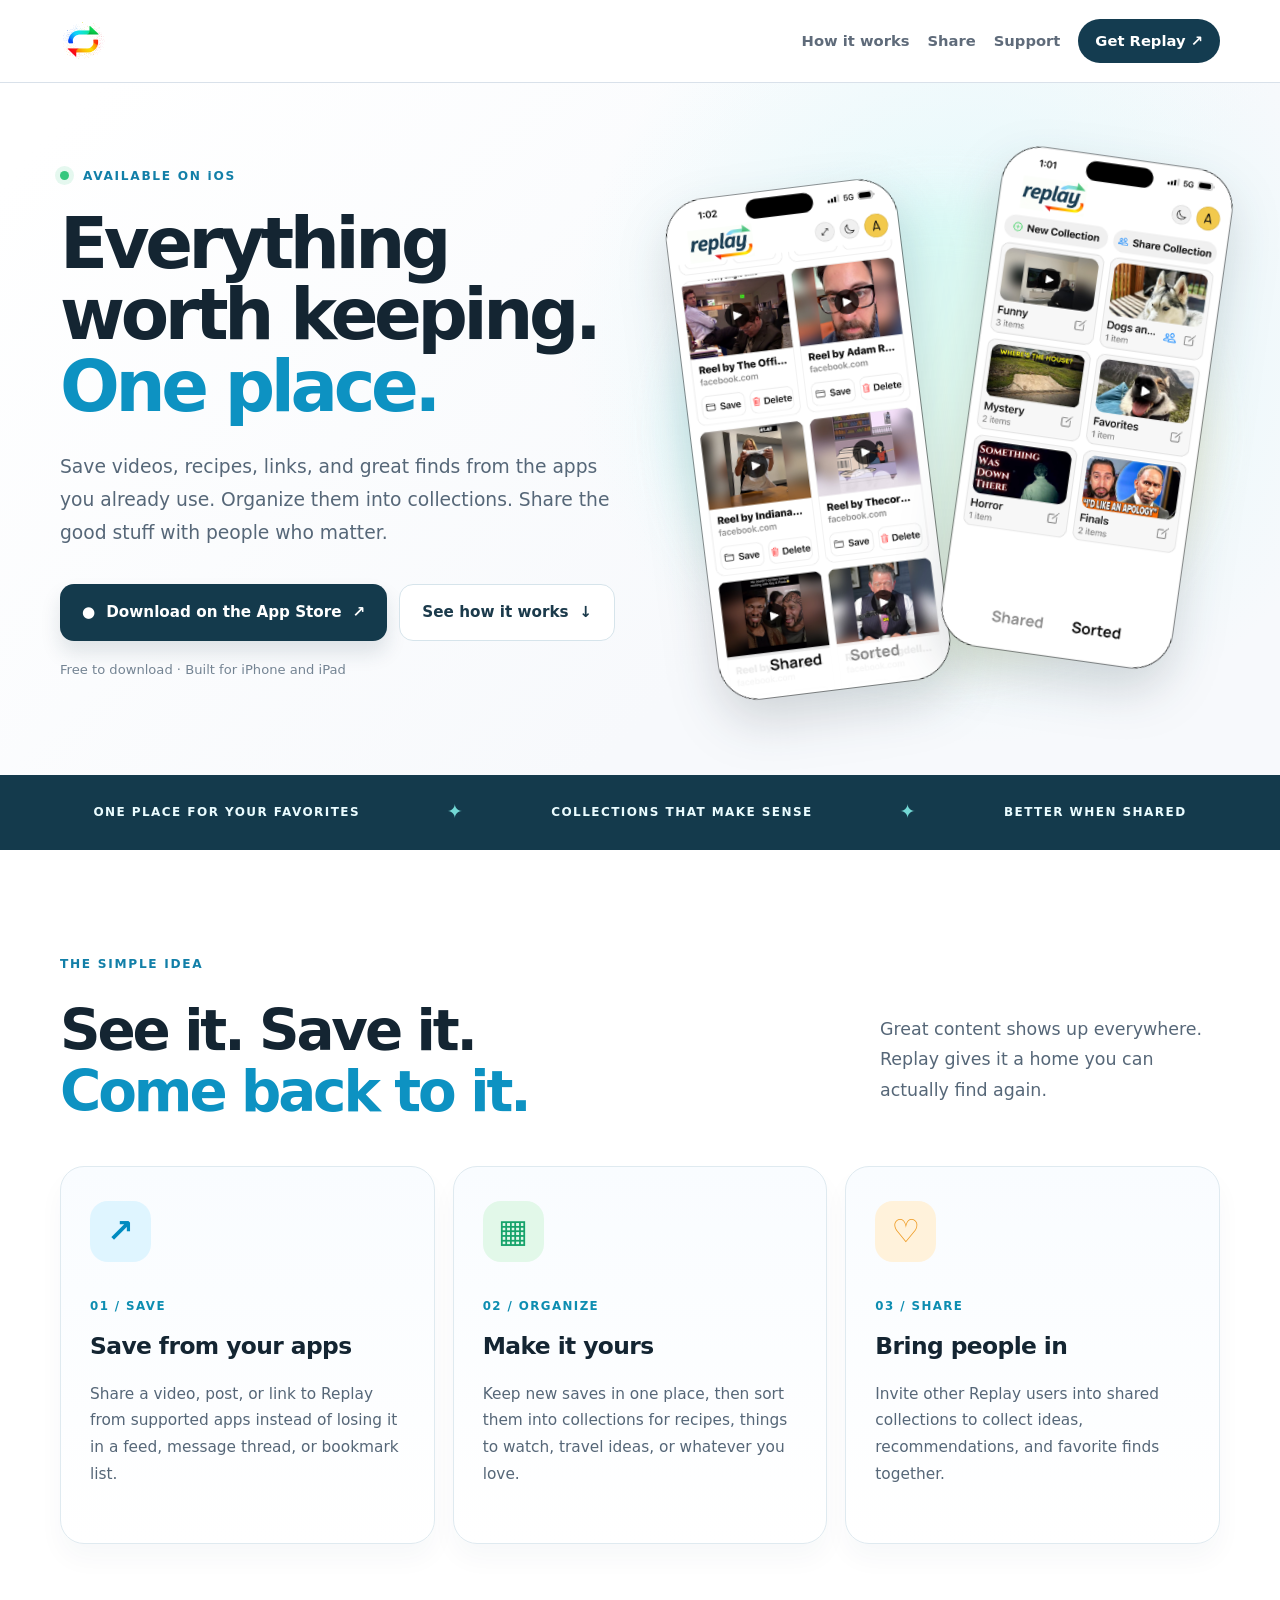
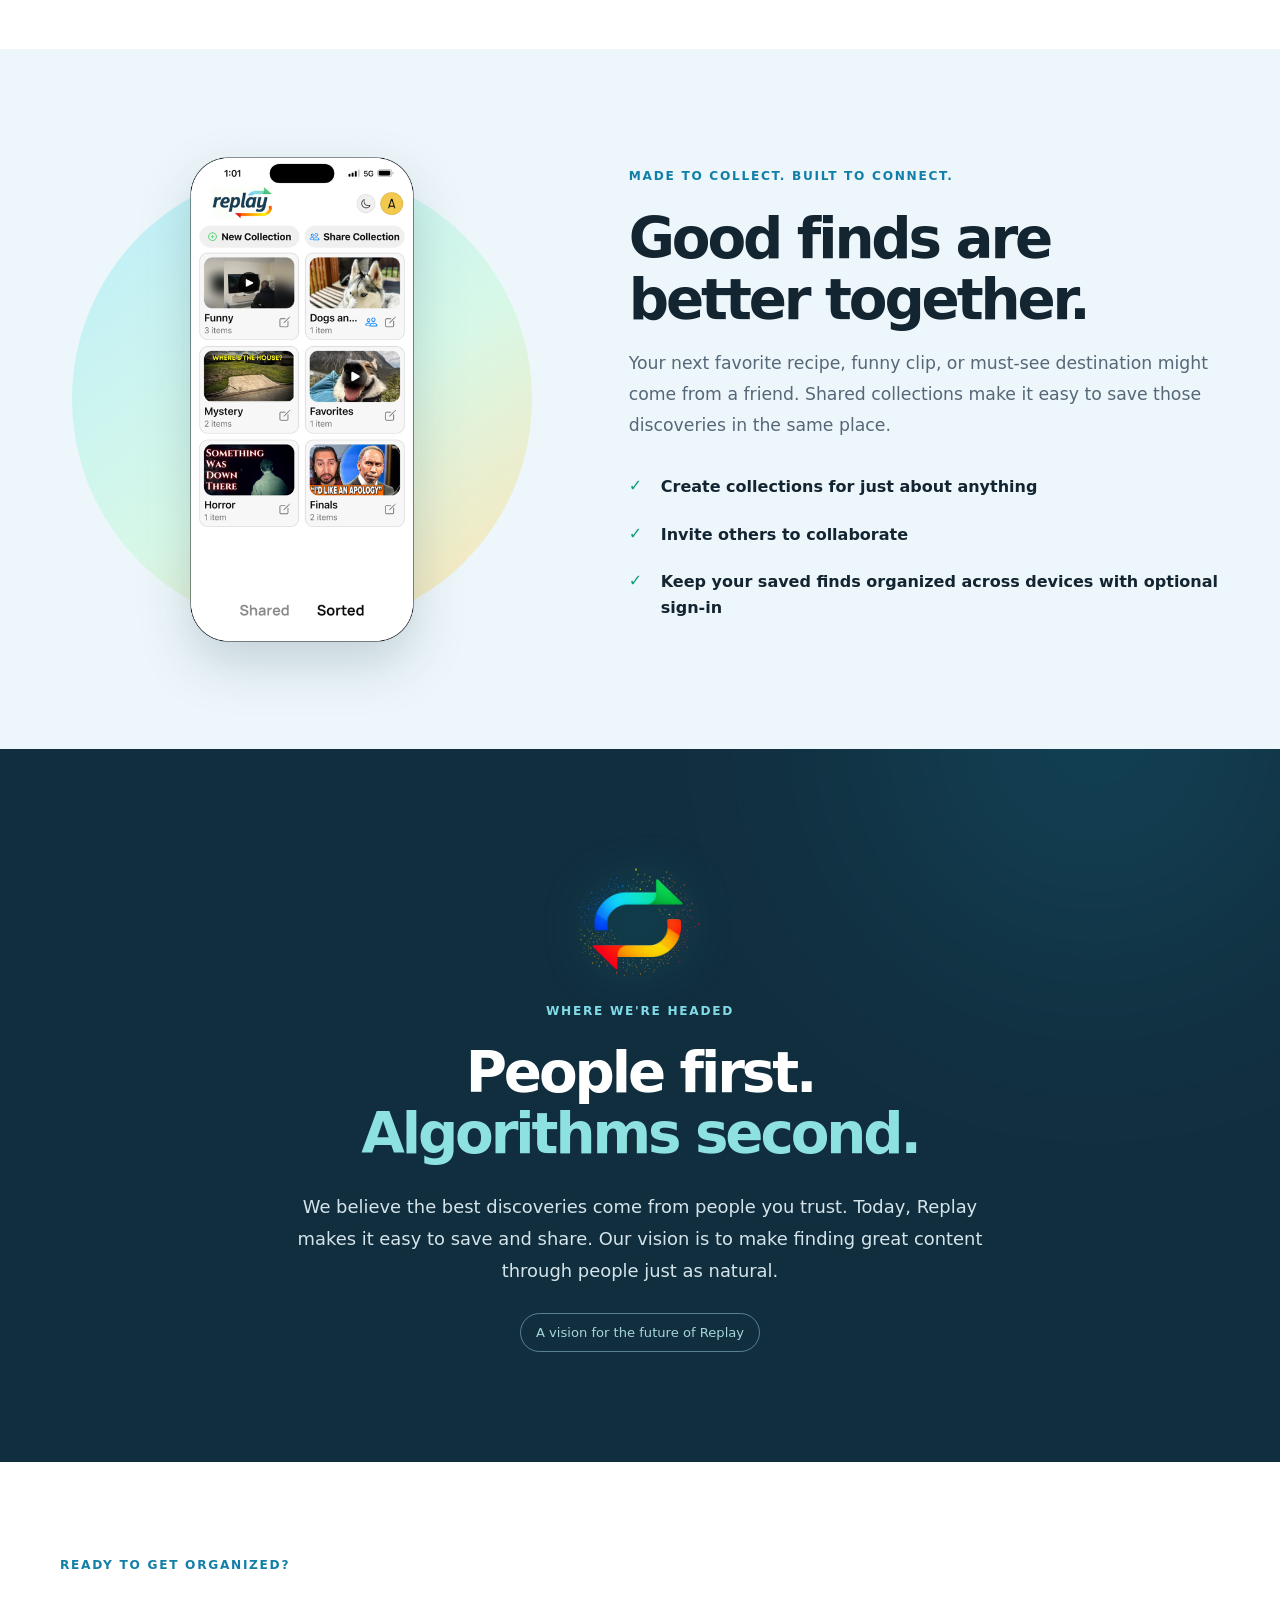
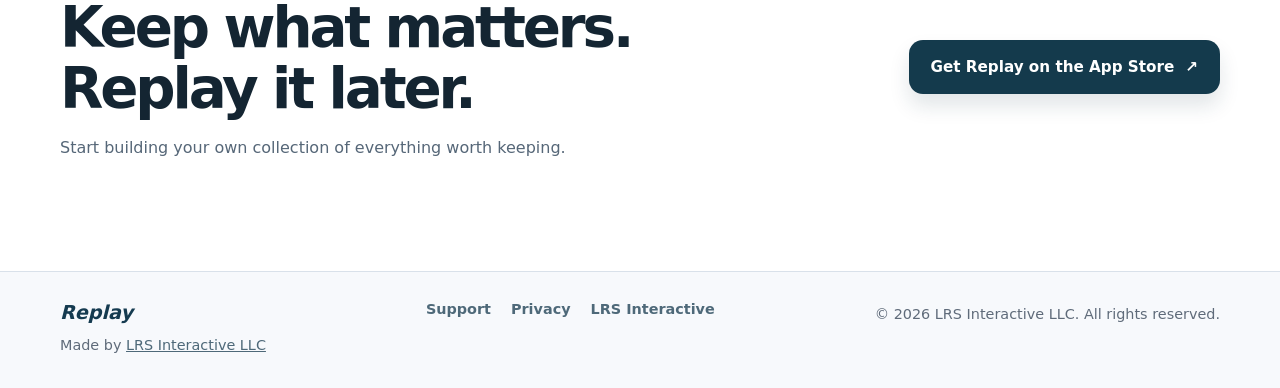
==== commit 4991edf7: "Use exact Replay transparent logo artwork without added wordmark" ====
--- a/replay/index.html
+++ b/replay/index.html
@@ -18,7 +18,7 @@
   <header class="site-header">
     <div class="container nav">
       <a class="brand" href="./" aria-label="Replay home">
-        <img class="brand-symbol" src="../logo.png" alt="" width="48" height="44"><span>replay<span class="brand-period">.</span></span>
+        <img class="brand-symbol" src="../logo.png" alt="Replay" width="1311" height="1200">
       </a>
       <nav aria-label="Main navigation">
         <a href="#how-it-works">How it works</a>
--- a/replay/replay.css
+++ b/replay/replay.css
@@ -5,7 +5,7 @@
 .replay-page .site-header { position:relative; z-index:5; background:rgba(255,255,255,.96); }
 .replay-page .nav { min-height:82px; }
 .replay-page .brand { display:inline-flex; gap:7px; align-items:center; color:#153b50; text-decoration:none; font-weight:850; font-style:italic; font-size:1.65rem; letter-spacing:-.065em; }
-.replay-page .brand-symbol { display:grid; place-items:center; width:37px; height:37px; border-radius:12px; background:linear-gradient(135deg,#06bfe0,#1b9cd0 45%,#3fc76c 46%,#f4b32d 70%,#fc563f); color:white; font-weight:900; font-style:normal; font-size:1.8rem; line-height:1; }
+.replay-page .brand-symbol { display:block; width:48px; height:44px; object-fit:contain; flex-shrink:0; }
 .replay-page .brand-period { color:#f3a72d; }
 .replay-page .nav nav { align-items:center; }
 .replay-page .nav nav a { font-size:.92rem; }
@@ -110,7 +110,7 @@
 @media(max-width:430px) {
   .replay-page .container { width:calc(100% - 32px); }
   .replay-page .brand { font-size:1.4rem; }
-  .replay-page .brand-symbol { width:30px; height:30px; }
+  .replay-page .brand-symbol { width:37px; height:34px; }
   .replay-page .nav nav a { font-size:.78rem; }
   .replay-page .nav-download { padding:8px 11px; }
   .replay-page .hero-actions { align-items:stretch; flex-direction:column; }
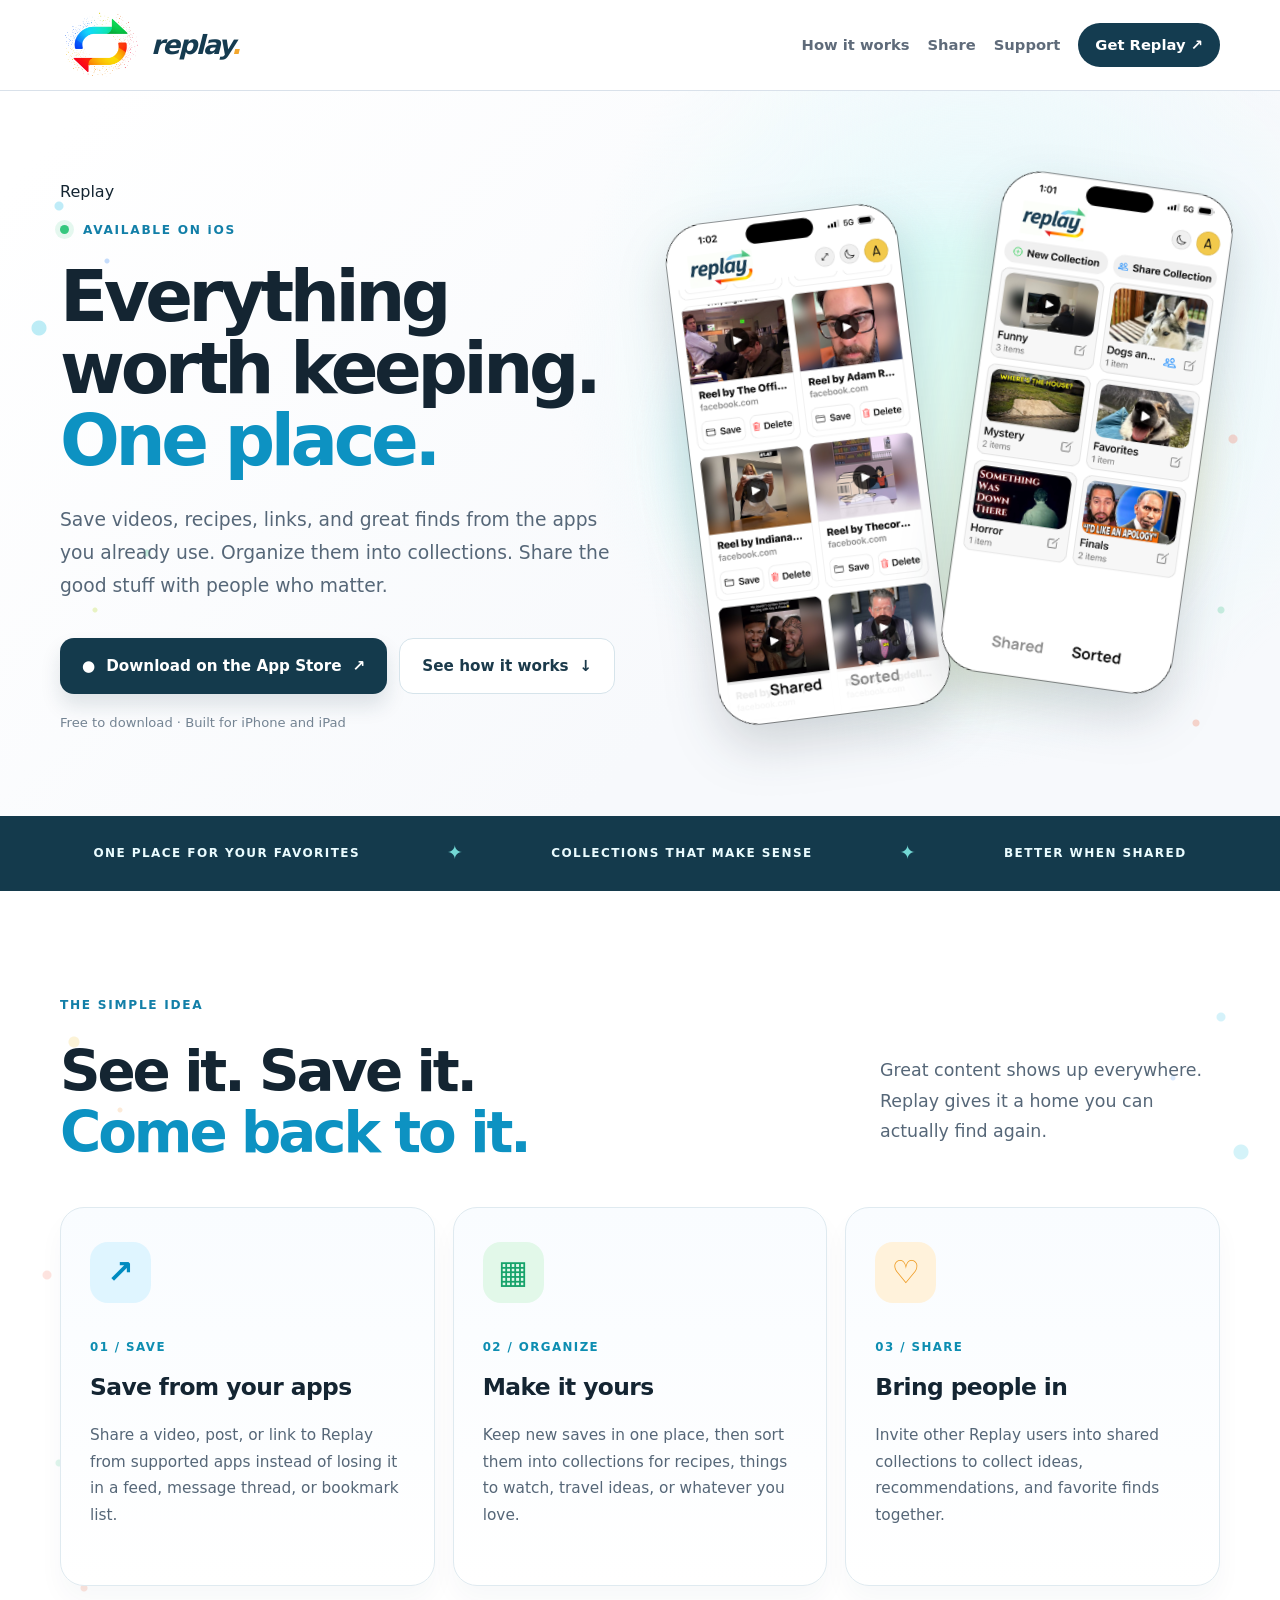
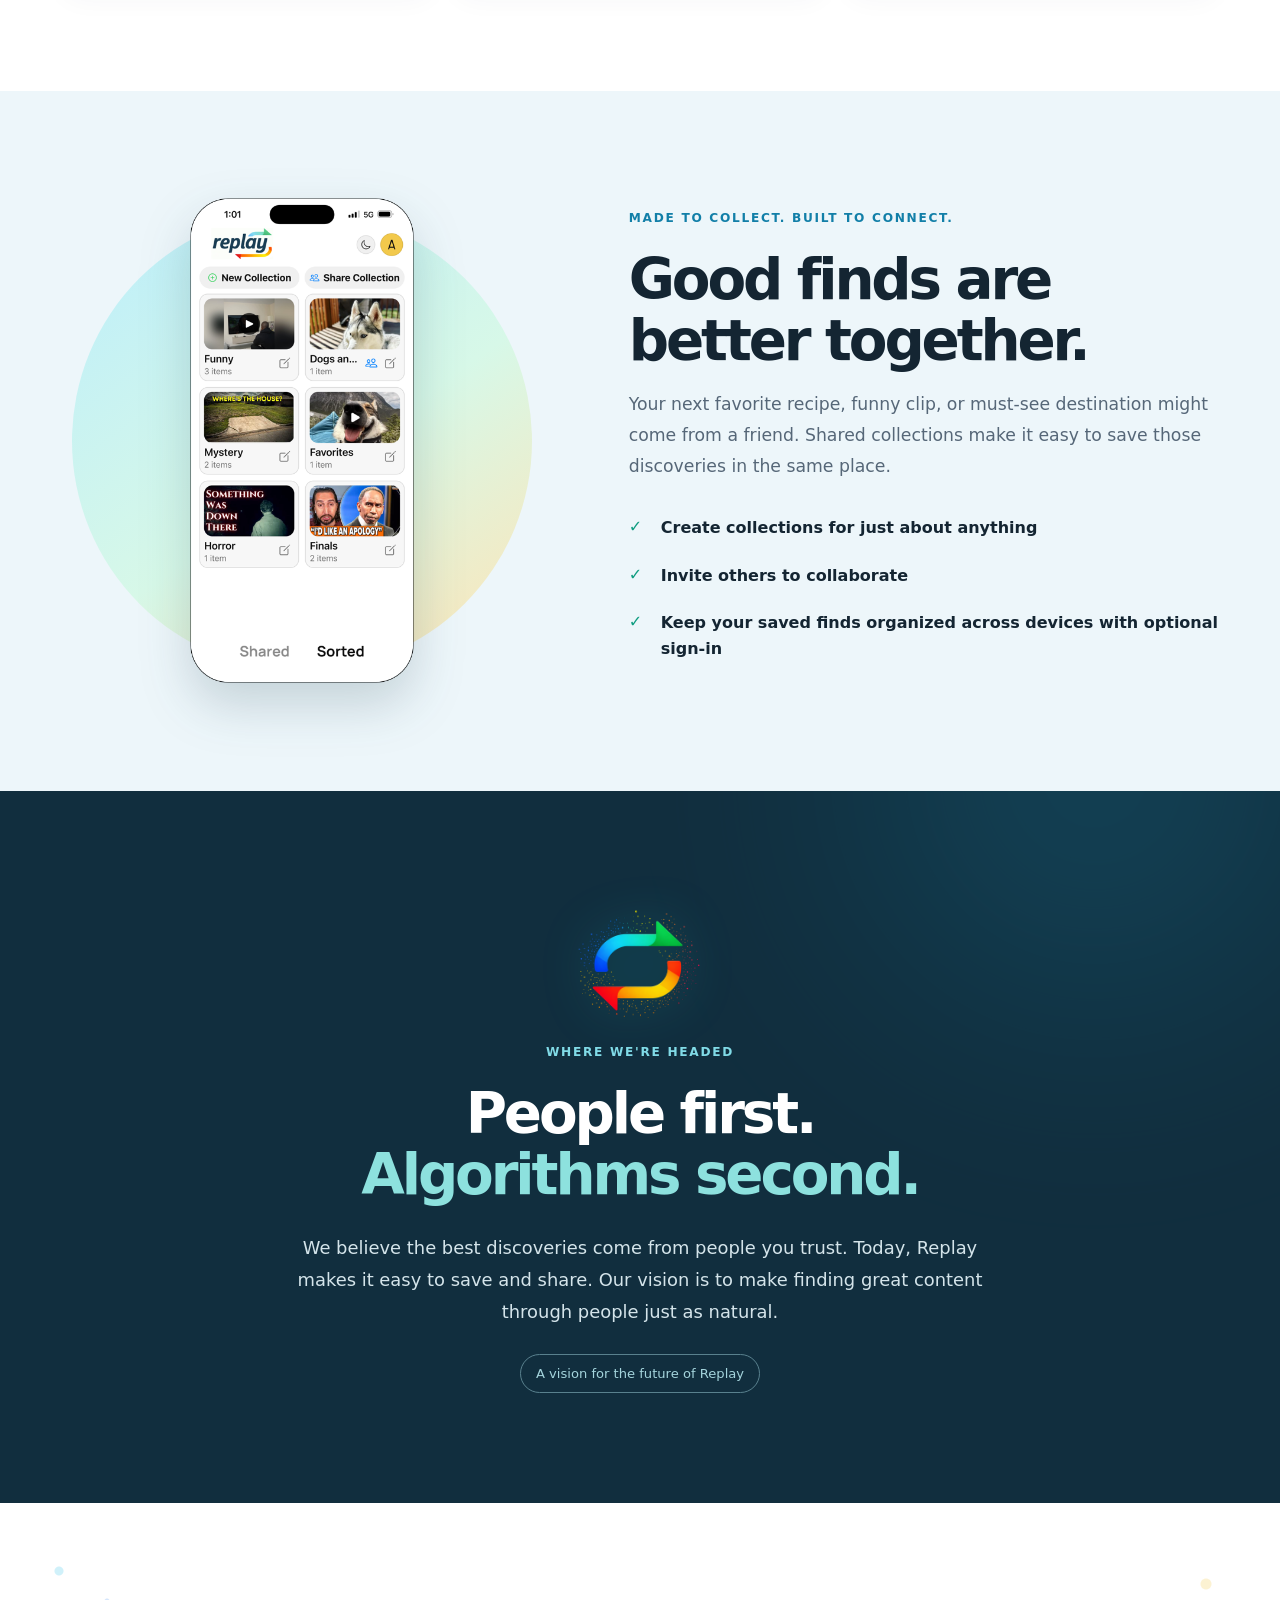
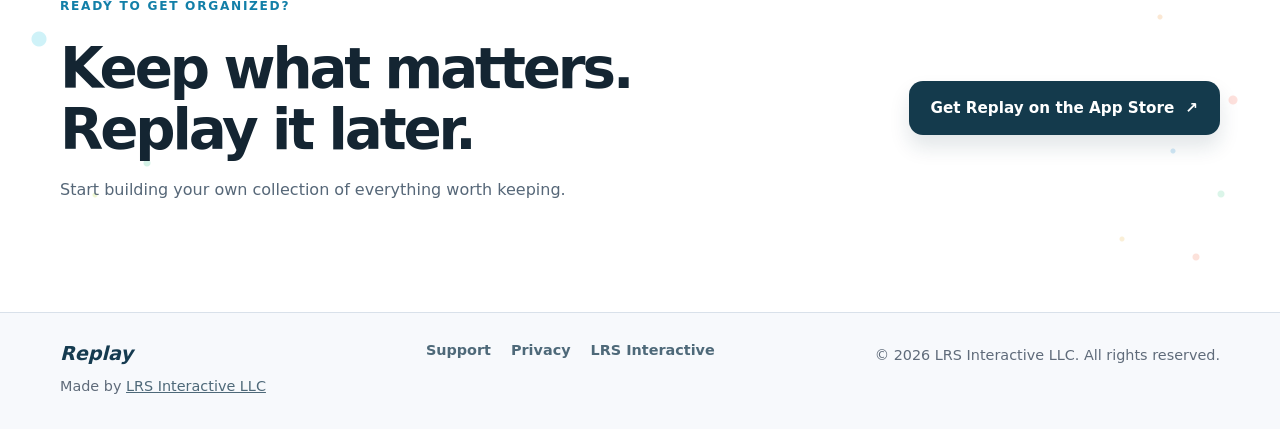
==== commit 975c1679: "Restore Replay wordmark and add product name above hero headline" ====
--- a/replay/index.html
+++ b/replay/index.html
@@ -18,7 +18,8 @@
   <header class="site-header">
     <div class="container nav">
       <a class="brand" href="./" aria-label="Replay home">
-        <img class="brand-symbol" src="../logo.png" alt="Replay" width="1311" height="1200">
+        <img class="brand-symbol" src="../logo.png" alt="" width="1311" height="1200">
+        <span class="brand-text">replay<span class="brand-period">.</span></span>
       </a>
       <nav aria-label="Main navigation">
         <a href="#how-it-works">How it works</a>
@@ -33,6 +34,7 @@
     <section class="replay-hero">
       <div class="container hero-layout">
         <div class="hero-copy">
+          <p class="hero-app-name">Replay</p>
           <p class="replay-kicker"><span class="live-dot" aria-hidden="true"></span> AVAILABLE ON iOS</p>
           <h1>Everything worth keeping. <span>One place.</span></h1>
           <p class="hero-lead">Save videos, recipes, links, and great finds from the apps you already use. Organize them into collections. Share the good stuff with people who matter.</p>
--- a/replay/replay.css
+++ b/replay/replay.css
@@ -3,9 +3,9 @@
 .replay-page a { transition:background-color .2s ease,color .2s ease,transform .2s ease; }
 .replay-page .container { width:min(1160px,calc(100% - 44px)); }
 .replay-page .site-header { position:relative; z-index:5; background:rgba(255,255,255,.96); }
-.replay-page .nav { min-height:82px; }
+.replay-page .nav { min-height:90px; }
 .replay-page .brand { display:inline-flex; gap:7px; align-items:center; color:#153b50; text-decoration:none; font-weight:850; font-style:italic; font-size:1.65rem; letter-spacing:-.065em; }
-.replay-page .brand-symbol { display:block; width:48px; height:44px; object-fit:contain; flex-shrink:0; }
+.replay-page .brand-symbol { display:block; width:84px; height:77px; object-fit:contain; flex-shrink:0; background:transparent; border:0; border-radius:0; box-shadow:none; }
 .replay-page .brand-period { color:#f3a72d; }
 .replay-page .nav nav { align-items:center; }
 .replay-page .nav nav a { font-size:.92rem; }
@@ -110,7 +110,7 @@
 @media(max-width:430px) {
   .replay-page .container { width:calc(100% - 32px); }
   .replay-page .brand { font-size:1.4rem; }
-  .replay-page .brand-symbol { width:37px; height:34px; }
+  .replay-page .brand-symbol { width:62px; height:57px; }
   .replay-page .nav nav a { font-size:.78rem; }
   .replay-page .nav-download { padding:8px 11px; }
   .replay-page .hero-actions { align-items:stretch; flex-direction:column; }
@@ -119,3 +119,47 @@
   .replay-page .hero-lead { font-size:1.04rem; }
 }
 @media(prefers-reduced-motion:reduce) { .replay-page a { transition:none; } }
+
+
+/* Small, low-contrast color flecks inspired by Replay's gradient sync mark.
+   These CSS-only accents sit behind content and never cover text or controls. */
+.replay-page .replay-hero,
+.replay-page .replay-section,
+.replay-page .cta-section { position:relative; isolation:isolate; }
+.replay-page .replay-hero::before,
+.replay-page .replay-section::before,
+.replay-page .cta-section::before {
+  content:"";
+  position:absolute;
+  inset:0;
+  pointer-events:none;
+  z-index:-1;
+  opacity:.26;
+  background-image:
+    radial-gradient(circle at center,#0eb8e7 0 4px,transparent 5px),
+    radial-gradient(circle at center,#287ff0 0 2px,transparent 3px),
+    radial-gradient(circle at center,#06bddd 0 7px,transparent 8px),
+    radial-gradient(circle at center,#24bf83 0 3px,transparent 4px),
+    radial-gradient(circle at center,#b3d91e 0 2px,transparent 3px),
+    radial-gradient(circle at center,#f1bd19 0 5px,transparent 6px),
+    radial-gradient(circle at center,#ee8a1f 0 2px,transparent 3px),
+    radial-gradient(circle at center,#fa6750 0 4px,transparent 5px),
+    radial-gradient(circle at center,#148dda 0 2px,transparent 3px),
+    radial-gradient(circle at center,#47cb91 0 3px,transparent 4px),
+    radial-gradient(circle at center,#e8ae32 0 2px,transparent 3px),
+    radial-gradient(circle at center,#f26b43 0 3px,transparent 4px);
+  background-repeat:no-repeat;
+  background-size:18px 18px,12px 12px,28px 28px,16px 16px,12px 12px,22px 22px,12px 12px,18px 18px,12px 12px,16px 16px,12px 12px,16px 16px;
+  background-position:4% 15%,8% 23%,2% 32%,11% 64%,7% 72%,95% 18%,91% 27%,97% 48%,92% 61%,96% 72%,88% 83%,94% 88%;
+}
+.replay-page .replay-hero > .container,
+.replay-page .replay-section > .container,
+.replay-page .cta-section > .container { position:relative; z-index:1; }
+.replay-page .replay-section::before { opacity:.17; transform:scaleX(-1); }
+.replay-page .cta-section::before { opacity:.19; }
+
+@media (max-width:760px) {
+  .replay-page .replay-hero::before,
+  .replay-page .replay-section::before,
+  .replay-page .cta-section::before { opacity:.13; }
+}
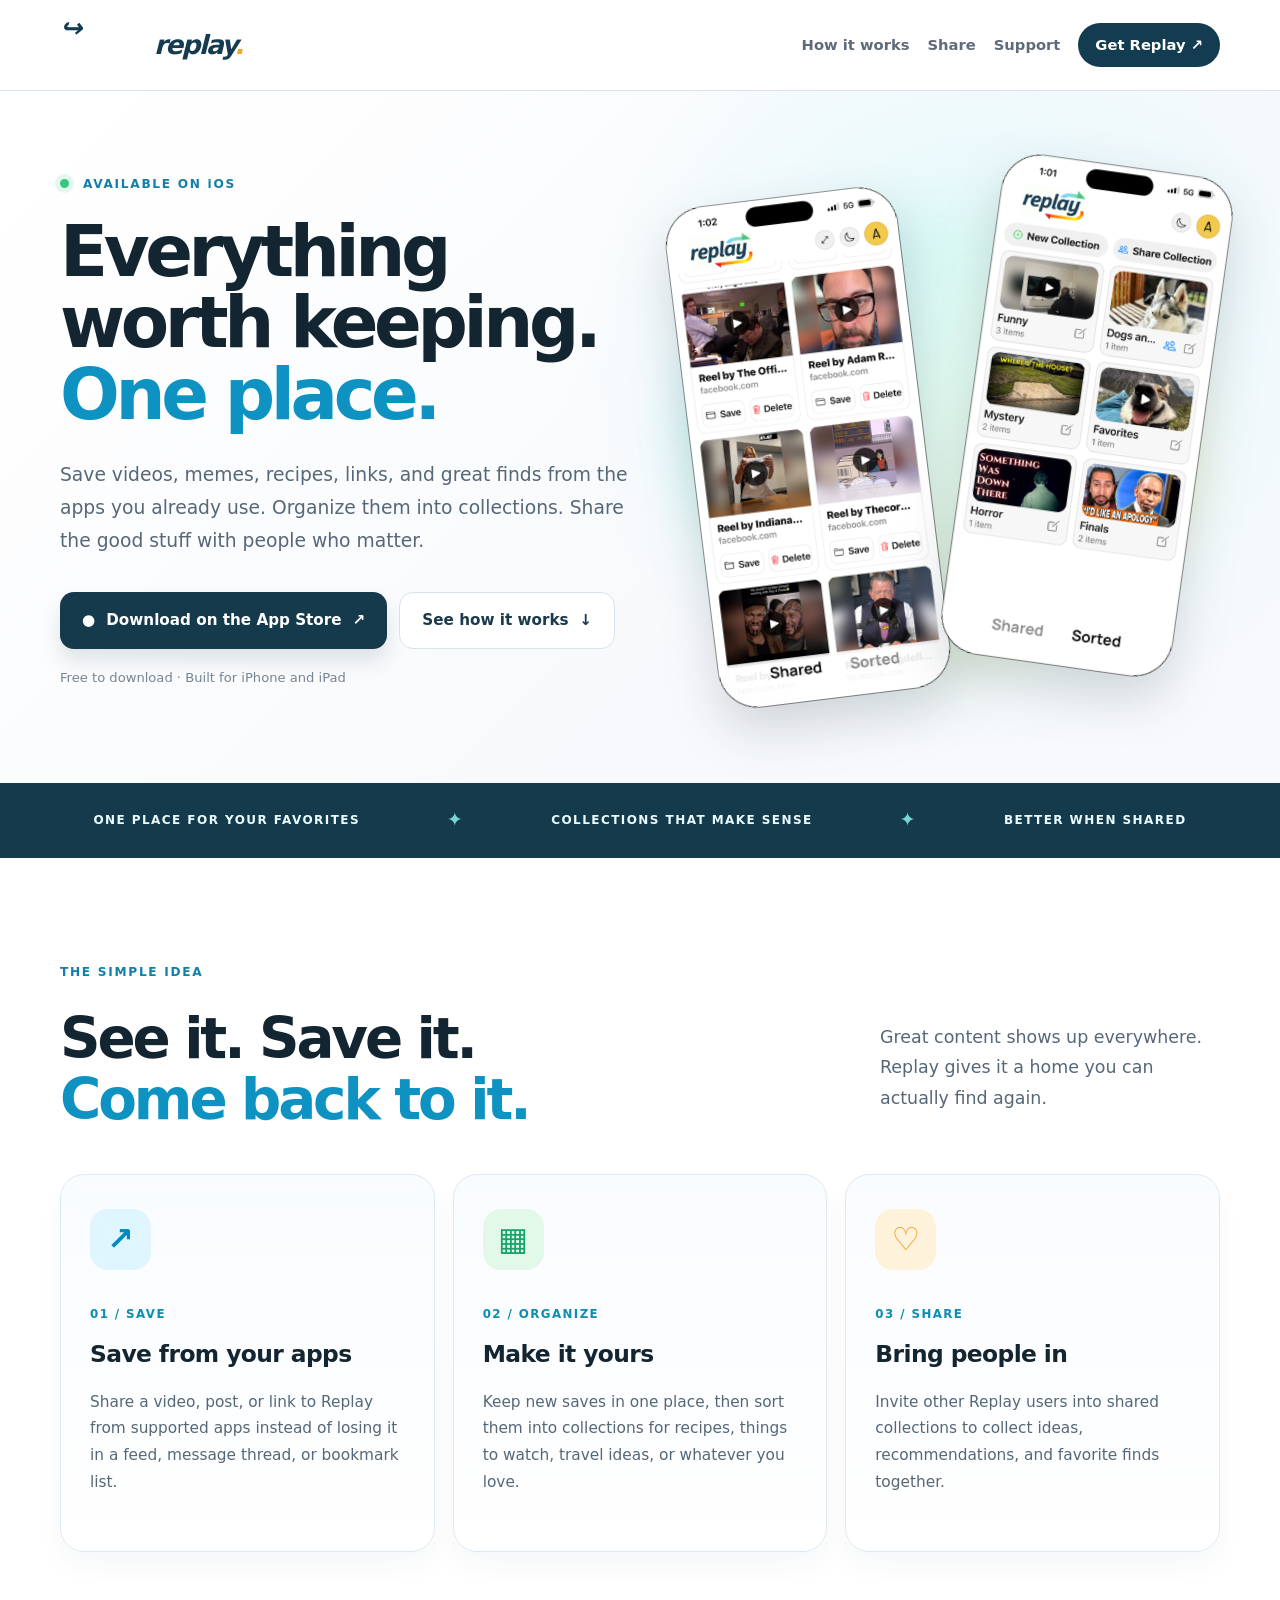
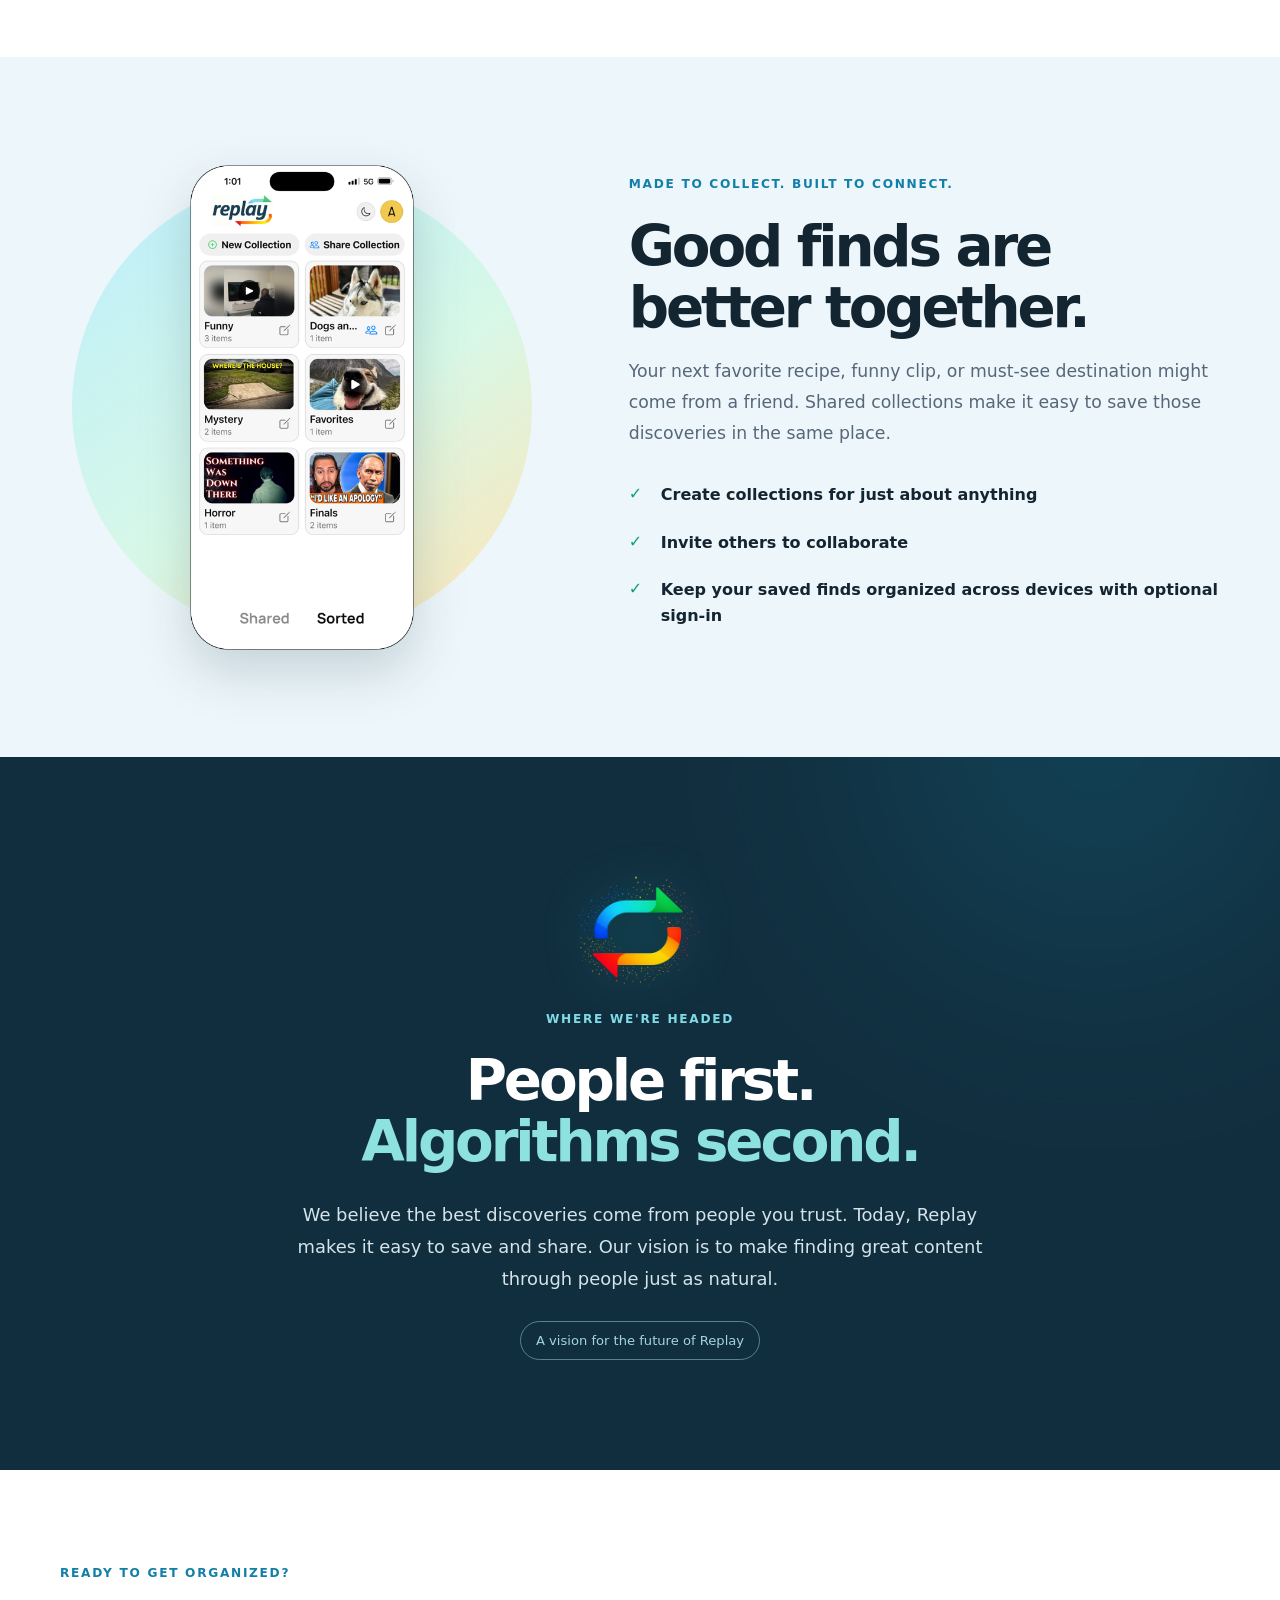
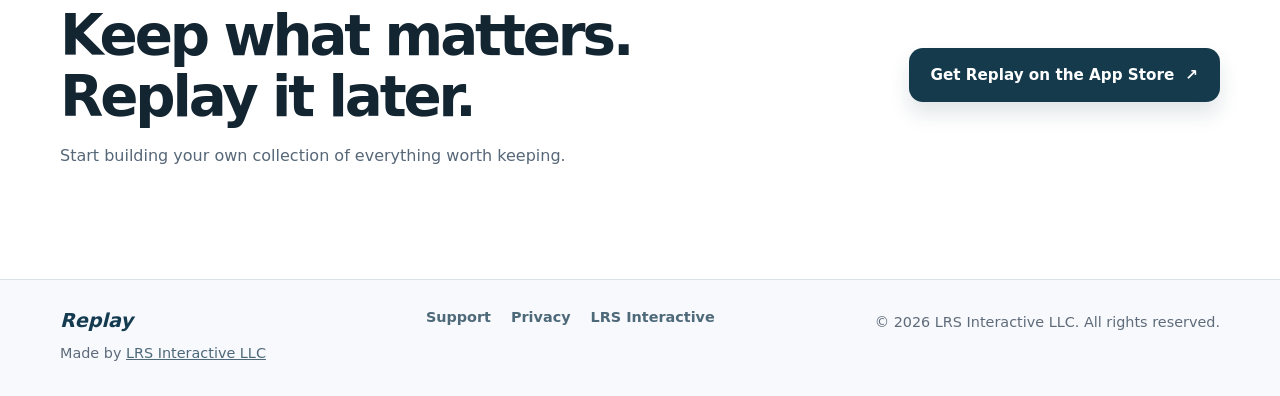
==== commit 7c51ee8d: "Update index.html" ====
--- a/replay/index.html
+++ b/replay/index.html
@@ -18,8 +18,7 @@
   <header class="site-header">
     <div class="container nav">
       <a class="brand" href="./" aria-label="Replay home">
-        <img class="brand-symbol" src="../logo.png" alt="" width="1311" height="1200">
-        <span class="brand-text">replay<span class="brand-period">.</span></span>
+        <span class="brand-symbol" aria-hidden="true">↪</span><span>replay<span class="brand-period">.</span></span>
       </a>
       <nav aria-label="Main navigation">
         <a href="#how-it-works">How it works</a>
@@ -34,10 +33,9 @@
     <section class="replay-hero">
       <div class="container hero-layout">
         <div class="hero-copy">
-          <p class="hero-app-name">Replay</p>
           <p class="replay-kicker"><span class="live-dot" aria-hidden="true"></span> AVAILABLE ON iOS</p>
           <h1>Everything worth keeping. <span>One place.</span></h1>
-          <p class="hero-lead">Save videos, recipes, links, and great finds from the apps you already use. Organize them into collections. Share the good stuff with people who matter.</p>
+          <p class="hero-lead">Save videos, memes, recipes, links, and great finds from the apps you already use. Organize them into collections. Share the good stuff with people who matter.</p>
           <div class="hero-actions">
             <a class="replay-button primary-button" href="https://apps.apple.com/us/app/replay-save-watch-later/id6756498810" aria-label="Download Replay on the App Store"><span aria-hidden="true">●</span> Download on the App Store <span aria-hidden="true">↗</span></a>
             <a class="replay-button secondary-button" href="#how-it-works">See how it works <span aria-hidden="true">↓</span></a>
@@ -140,4 +138,4 @@
   </footer>
   <script>document.getElementById("year").textContent = new Date().getFullYear();</script>
 </body>
-</html>+</html>
--- a/replay/replay.css
+++ b/replay/replay.css
@@ -4,9 +4,11 @@
 .replay-page .container { width:min(1160px,calc(100% - 44px)); }
 .replay-page .site-header { position:relative; z-index:5; background:rgba(255,255,255,.96); }
 .replay-page .nav { min-height:90px; }
-.replay-page .brand { display:inline-flex; gap:7px; align-items:center; color:#153b50; text-decoration:none; font-weight:850; font-style:italic; font-size:1.65rem; letter-spacing:-.065em; }
+.replay-page .brand { display:inline-flex; gap:10px; align-items:center; color:#153b50; text-decoration:none; font-weight:850; font-style:italic; font-size:1.65rem; letter-spacing:-.065em; }
 .replay-page .brand-symbol { display:block; width:84px; height:77px; object-fit:contain; flex-shrink:0; background:transparent; border:0; border-radius:0; box-shadow:none; }
 .replay-page .brand-period { color:#f3a72d; }
+.replay-page .brand-text { color:#153b50; font-weight:850; font-style:italic; font-size:1.9rem; letter-spacing:-.065em; line-height:1; }
+.replay-page .hero-app-name { margin:0 0 12px; color:#153b50; font-size:clamp(1.45rem,2.5vw,2rem); font-weight:850; letter-spacing:-.035em; text-transform:none; line-height:1.15; }
 .replay-page .nav nav { align-items:center; }
 .replay-page .nav nav a { font-size:.92rem; }
 .replay-page .nav-download { background:#143c50; color:white!important; padding:10px 17px; border-radius:100px; }
@@ -111,6 +113,8 @@
   .replay-page .container { width:calc(100% - 32px); }
   .replay-page .brand { font-size:1.4rem; }
   .replay-page .brand-symbol { width:62px; height:57px; }
+  .replay-page .brand-text { font-size:1.55rem; }
+  .replay-page .hero-app-name { font-size:1.5rem; margin-bottom:10px; }
   .replay-page .nav nav a { font-size:.78rem; }
   .replay-page .nav-download { padding:8px 11px; }
   .replay-page .hero-actions { align-items:stretch; flex-direction:column; }
@@ -119,47 +123,3 @@
   .replay-page .hero-lead { font-size:1.04rem; }
 }
 @media(prefers-reduced-motion:reduce) { .replay-page a { transition:none; } }
-
-
-/* Small, low-contrast color flecks inspired by Replay's gradient sync mark.
-   These CSS-only accents sit behind content and never cover text or controls. */
-.replay-page .replay-hero,
-.replay-page .replay-section,
-.replay-page .cta-section { position:relative; isolation:isolate; }
-.replay-page .replay-hero::before,
-.replay-page .replay-section::before,
-.replay-page .cta-section::before {
-  content:"";
-  position:absolute;
-  inset:0;
-  pointer-events:none;
-  z-index:-1;
-  opacity:.26;
-  background-image:
-    radial-gradient(circle at center,#0eb8e7 0 4px,transparent 5px),
-    radial-gradient(circle at center,#287ff0 0 2px,transparent 3px),
-    radial-gradient(circle at center,#06bddd 0 7px,transparent 8px),
-    radial-gradient(circle at center,#24bf83 0 3px,transparent 4px),
-    radial-gradient(circle at center,#b3d91e 0 2px,transparent 3px),
-    radial-gradient(circle at center,#f1bd19 0 5px,transparent 6px),
-    radial-gradient(circle at center,#ee8a1f 0 2px,transparent 3px),
-    radial-gradient(circle at center,#fa6750 0 4px,transparent 5px),
-    radial-gradient(circle at center,#148dda 0 2px,transparent 3px),
-    radial-gradient(circle at center,#47cb91 0 3px,transparent 4px),
-    radial-gradient(circle at center,#e8ae32 0 2px,transparent 3px),
-    radial-gradient(circle at center,#f26b43 0 3px,transparent 4px);
-  background-repeat:no-repeat;
-  background-size:18px 18px,12px 12px,28px 28px,16px 16px,12px 12px,22px 22px,12px 12px,18px 18px,12px 12px,16px 16px,12px 12px,16px 16px;
-  background-position:4% 15%,8% 23%,2% 32%,11% 64%,7% 72%,95% 18%,91% 27%,97% 48%,92% 61%,96% 72%,88% 83%,94% 88%;
-}
-.replay-page .replay-hero > .container,
-.replay-page .replay-section > .container,
-.replay-page .cta-section > .container { position:relative; z-index:1; }
-.replay-page .replay-section::before { opacity:.17; transform:scaleX(-1); }
-.replay-page .cta-section::before { opacity:.19; }
-
-@media (max-width:760px) {
-  .replay-page .replay-hero::before,
-  .replay-page .replay-section::before,
-  .replay-page .cta-section::before { opacity:.13; }
-}
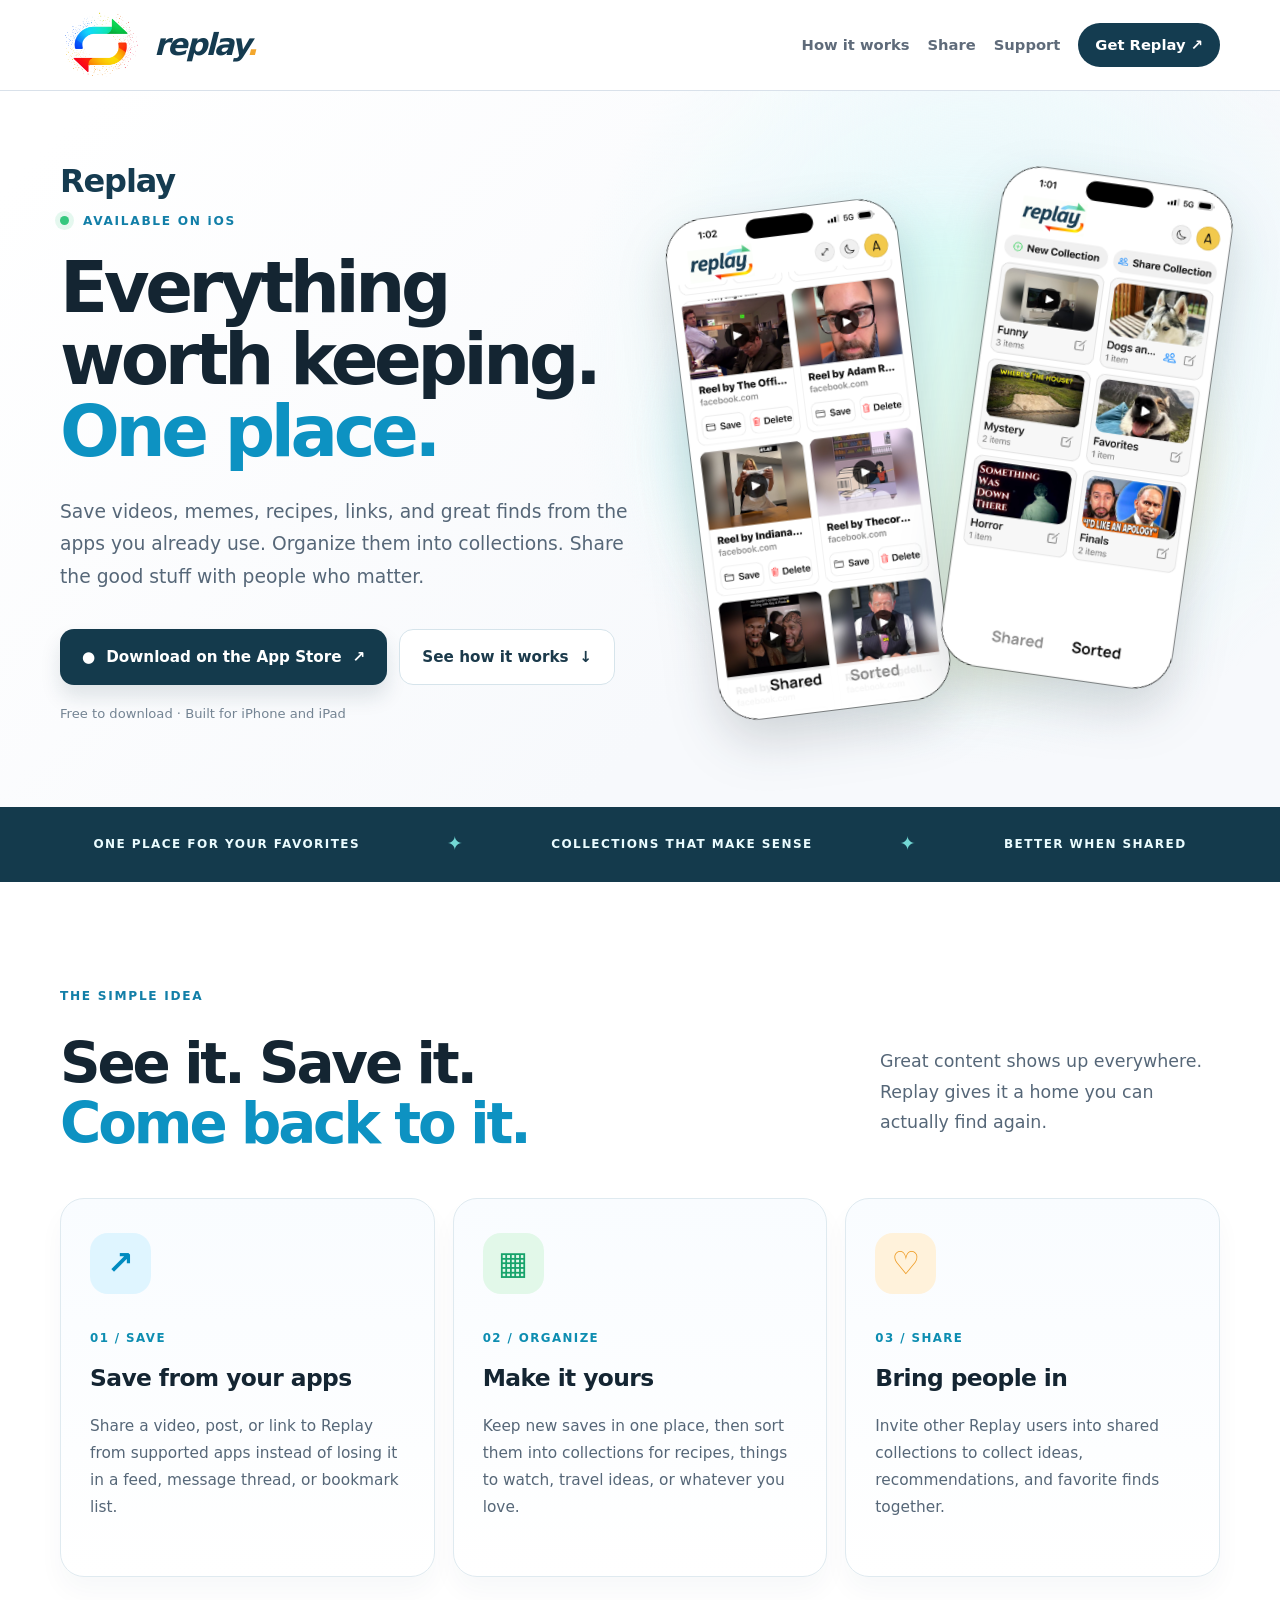
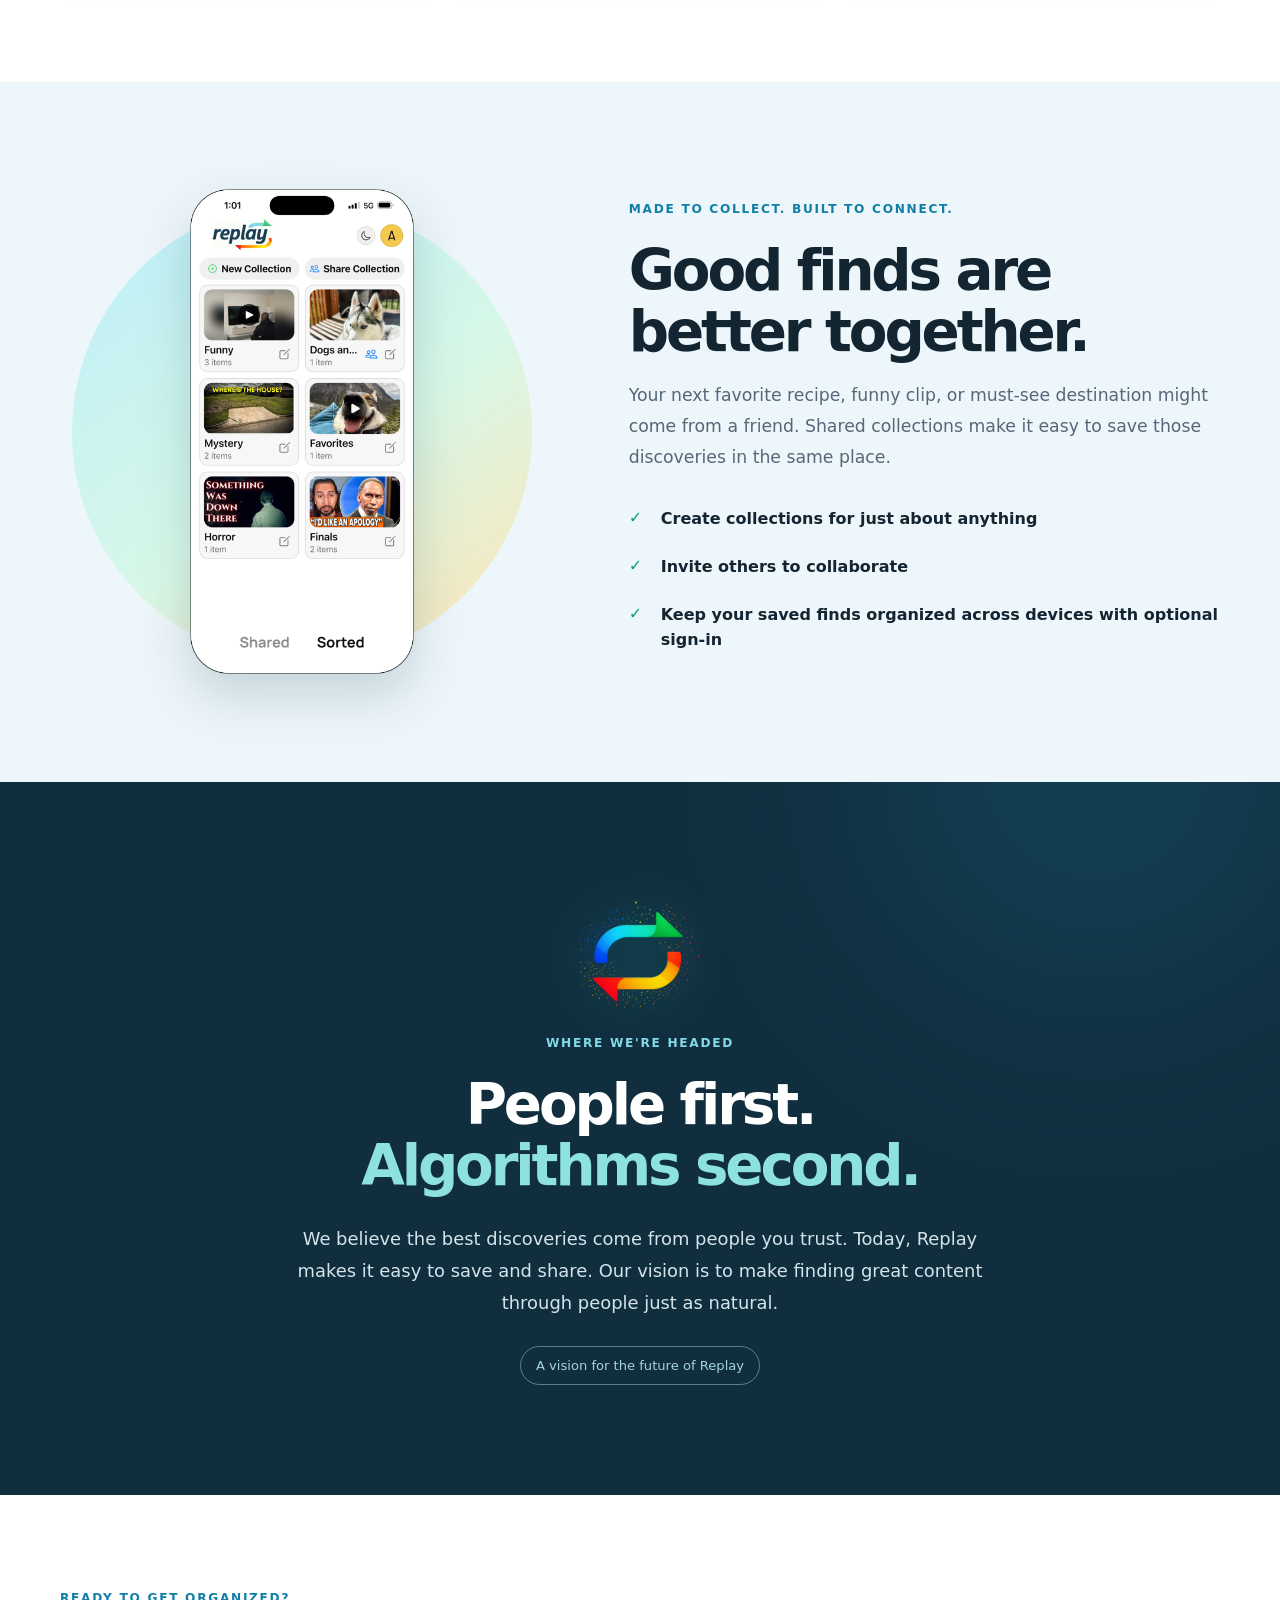
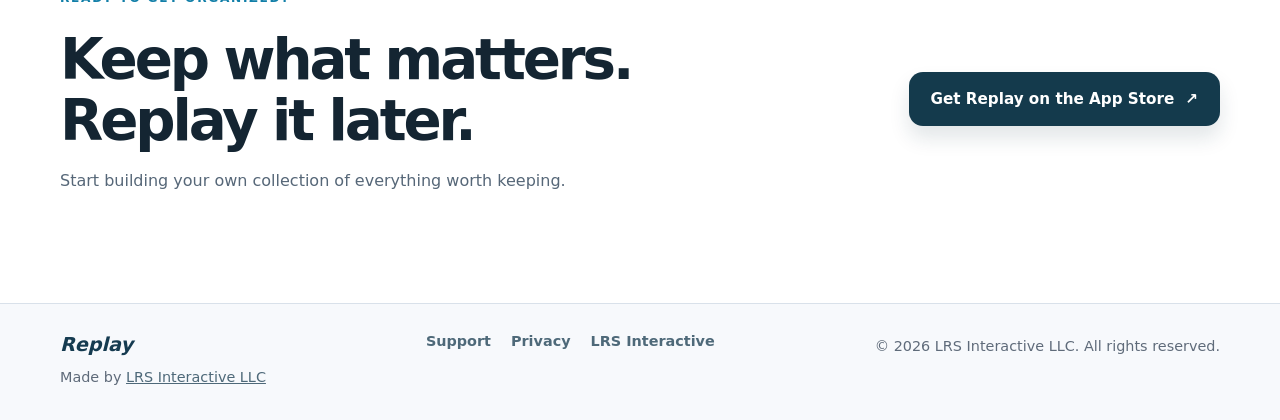
==== commit c78136b7: "Mention memes in Replay hero description" ====
--- a/replay/index.html
+++ b/replay/index.html
@@ -18,7 +18,8 @@
   <header class="site-header">
     <div class="container nav">
       <a class="brand" href="./" aria-label="Replay home">
-        <span class="brand-symbol" aria-hidden="true">↪</span><span>replay<span class="brand-period">.</span></span>
+        <img class="brand-symbol" src="../logo.png" alt="" width="1311" height="1200">
+        <span class="brand-text">replay<span class="brand-period">.</span></span>
       </a>
       <nav aria-label="Main navigation">
         <a href="#how-it-works">How it works</a>
@@ -33,6 +34,7 @@
     <section class="replay-hero">
       <div class="container hero-layout">
         <div class="hero-copy">
+          <p class="hero-app-name">Replay</p>
           <p class="replay-kicker"><span class="live-dot" aria-hidden="true"></span> AVAILABLE ON iOS</p>
           <h1>Everything worth keeping. <span>One place.</span></h1>
           <p class="hero-lead">Save videos, memes, recipes, links, and great finds from the apps you already use. Organize them into collections. Share the good stuff with people who matter.</p>
@@ -138,4 +140,4 @@
   </footer>
   <script>document.getElementById("year").textContent = new Date().getFullYear();</script>
 </body>
-</html>
+</html>
